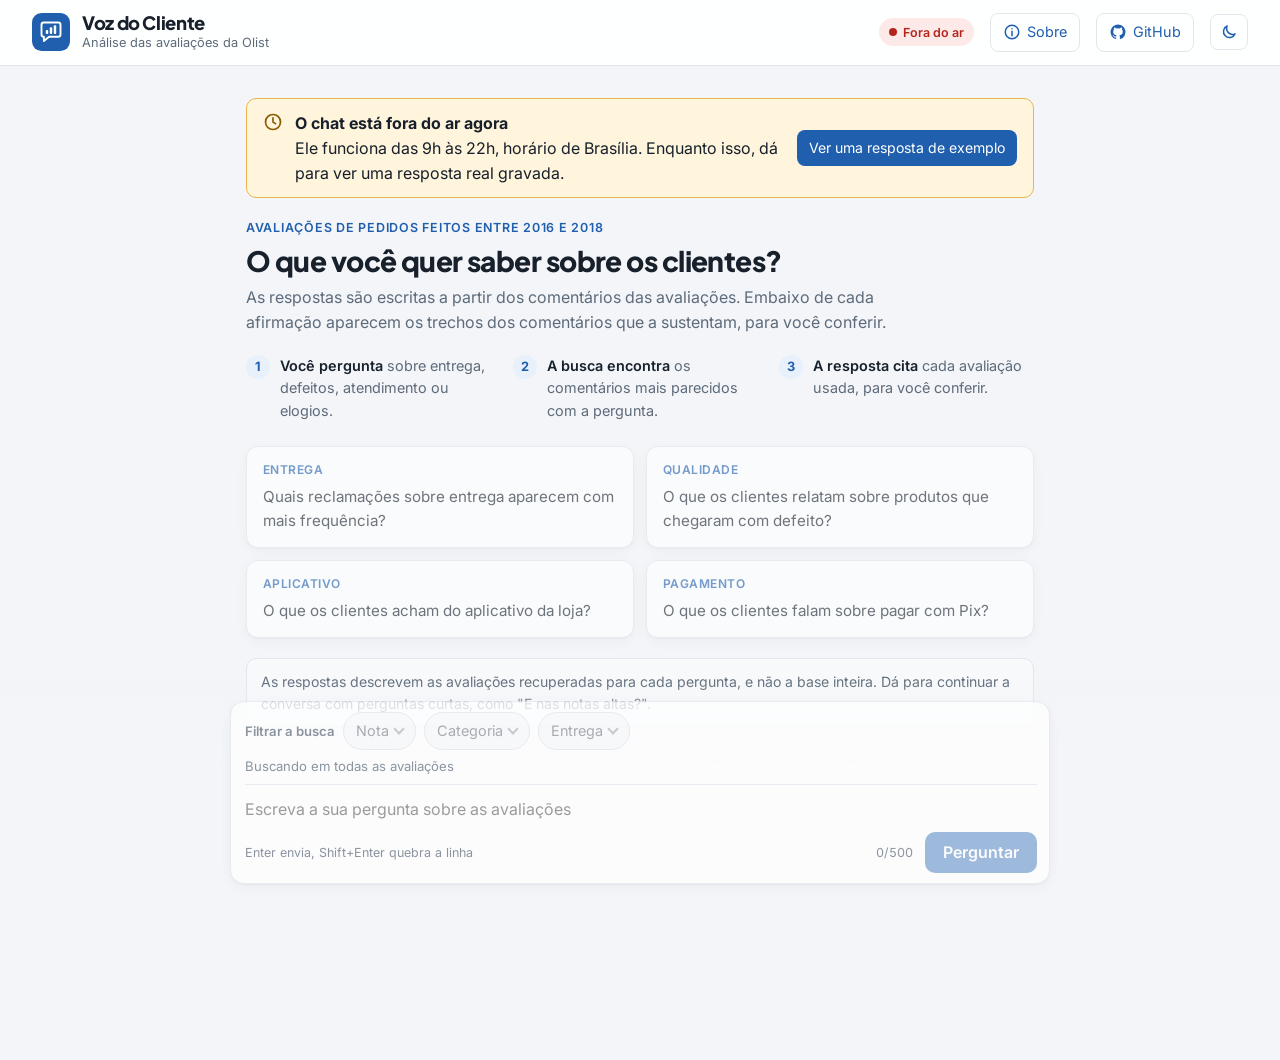
==== frontend/index.html @ 160b25e2 "feat(frontend): show the review excerpts under each sentence of the answer The answer no longer show" ====
<!doctype html>
<html lang="pt-BR">
<head>
  <meta charset="utf-8">
  <meta name="viewport" content="width=device-width, initial-scale=1">
  <meta name="description" content="Perguntas sobre a experiência dos clientes da Olist, respondidas a partir dos comentários das avaliações, com cada afirmação ligada às avaliações que a sustentam.">
  <meta name="theme-color" content="#1f5fae">
  <title>Voz do Cliente | Avaliações da Olist</title>
  <link rel="icon" href="data:image/svg+xml,%3Csvg xmlns='http://www.w3.org/2000/svg' viewBox='0 0 40 40'%3E%3Crect width='40' height='40' rx='10' fill='%231f5fae'/%3E%3Cpath d='M10 12.5a2.5 2.5 0 0 1 2.5-2.5h15a2.5 2.5 0 0 1 2.5 2.5v10a2.5 2.5 0 0 1-2.5 2.5H18l-5.5 4.5V25a2.5 2.5 0 0 1-2.5-2.5z' fill='none' stroke='%23fff' stroke-width='2' stroke-linejoin='round'/%3E%3Crect x='14.5' y='18' width='2.6' height='4' rx='1' fill='%23fff'/%3E%3Crect x='18.7' y='15' width='2.6' height='7' rx='1' fill='%23fff'/%3E%3Crect x='22.9' y='13' width='2.6' height='9' rx='1' fill='%23fff'/%3E%3C/svg%3E">
  <link rel="preconnect" href="https://fonts.googleapis.com">
  <link rel="preconnect" href="https://fonts.gstatic.com" crossorigin>
  <link rel="stylesheet" href="https://fonts.googleapis.com/css2?family=Inter:wght@400;500;600;700&family=Plus+Jakarta+Sans:wght@600;700;800&display=swap">
  <link rel="stylesheet" href="styles.css">
  <script src="theme.js"></script>
</head>
<body>
  <a class="skip-link" href="#question">Ir para a pergunta</a>
  <header class="topbar">
    <div class="brand">
      <svg class="brand-mark" viewBox="0 0 40 40" aria-hidden="true">
        <rect class="brand-bg" width="40" height="40" rx="10"></rect>
        <path class="brand-bubble" d="M10 12.5a2.5 2.5 0 0 1 2.5-2.5h15a2.5 2.5 0 0 1 2.5 2.5v10a2.5 2.5 0 0 1-2.5 2.5H18l-5.5 4.5V25a2.5 2.5 0 0 1-2.5-2.5z"></path>
        <rect class="brand-bar" x="14.5" y="18" width="2.6" height="4" rx="1"></rect>
        <rect class="brand-bar" x="18.7" y="15" width="2.6" height="7" rx="1"></rect>
        <rect class="brand-bar" x="22.9" y="13" width="2.6" height="9" rx="1"></rect>
      </svg>
      <div class="brand-text">
        <h1>Voz do Cliente</h1>
        <p class="brand-sub">Análise das avaliações da Olist</p>
      </div>
    </div>
    <div class="top-actions">
      <p id="api-status" class="api-status" data-state="checking" role="status">
        <span class="status-dot" aria-hidden="true"></span>
        <span id="api-status-text">Verificando</span>
      </p>
      <button id="new-chat" class="ghost-button icon-button" type="button" aria-label="Nova conversa" title="Nova conversa" hidden>
        <svg class="icon" viewBox="0 0 24 24" aria-hidden="true"><path d="M12 5v14M5 12h14"></path></svg>
        <span class="wide-only">Nova conversa</span>
      </button>
      <button id="about-button" class="ghost-button icon-button" type="button" aria-haspopup="dialog" aria-label="Sobre o projeto e os dados" title="Sobre o projeto e os dados">
        <svg class="icon" viewBox="0 0 24 24" aria-hidden="true"><circle cx="12" cy="12" r="9"></circle><path d="M12 11v6M12 7.5v.01"></path></svg>
        <span class="wide-only">Sobre</span>
      </button>
      <a class="ghost-button icon-button github-link" href="https://github.com/tuanyfortunato/olist-voc-intelligence-chat" target="_blank" rel="noopener" aria-label="Código no GitHub (abre em outra aba)" title="Código no GitHub">
        <svg class="icon icon-fill" viewBox="0 0 24 24" aria-hidden="true"><path d="M12 2a10 10 0 0 0-3.16 19.49c.5.09.68-.22.68-.48v-1.7c-2.78.6-3.37-1.34-3.37-1.34-.45-1.16-1.11-1.47-1.11-1.47-.91-.62.07-.6.07-.6 1 .07 1.53 1.03 1.53 1.03.9 1.52 2.34 1.08 2.91.83.09-.65.35-1.08.63-1.33-2.22-.25-4.55-1.11-4.55-4.94 0-1.09.39-1.98 1.03-2.68-.1-.25-.45-1.27.1-2.65 0 0 .84-.27 2.75 1.02a9.5 9.5 0 0 1 5 0c1.91-1.29 2.75-1.02 2.75-1.02.55 1.38.2 2.4.1 2.65.64.7 1.03 1.59 1.03 2.68 0 3.84-2.34 4.68-4.57 4.93.36.31.68.92.68 1.85v2.74c0 .27.18.58.69.48A10 10 0 0 0 12 2z"></path></svg>
        <span class="wide-only">GitHub</span>
      </a>
      <button id="theme-toggle" class="ghost-button icon-button theme-toggle" type="button">
        <svg class="icon theme-moon" viewBox="0 0 24 24" aria-hidden="true"><path d="M20 14.5A8 8 0 0 1 9.5 4a8 8 0 1 0 10.5 10.5z"></path></svg>
        <svg class="icon theme-sun" viewBox="0 0 24 24" aria-hidden="true"><circle cx="12" cy="12" r="4"></circle><path d="M12 2.5v2M12 19.5v2M4.6 4.6l1.4 1.4M18 18l1.4 1.4M2.5 12h2M19.5 12h2M4.6 19.4L6 18M18 6l1.4-1.4"></path></svg>
        <span id="theme-label" class="visually-hidden">Tema escuro</span>
      </button>
    </div>
  </header>

  <main class="layout">
    <div id="offline-banner" class="offline-banner" role="status" hidden>
      <svg class="icon notice-icon" viewBox="0 0 24 24" aria-hidden="true"><circle cx="12" cy="12" r="9"></circle><path d="M12 7v5l3 2"></path></svg>
      <div class="offline-text">
        <strong>O chat está fora do ar agora</strong>
        <span>Ele funciona das 9h às 22h, horário de Brasília. Enquanto isso, dá para ver uma resposta real gravada.</span>
      </div>
      <button id="example-button" class="retry-button" type="button">Ver uma resposta de exemplo</button>
    </div>

    <section id="welcome" class="welcome" hidden>
      <p class="eyebrow">Avaliações de pedidos feitos entre 2016 e 2018</p>
      <h2>O que você quer saber sobre os clientes?</h2>
      <p class="welcome-lead">
        As respostas são escritas a partir dos comentários das avaliações. Embaixo de cada
        afirmação aparecem os trechos dos comentários que a sustentam, para você conferir.
      </p>
      <ol class="how" aria-label="Como funciona">
        <li><span class="how-step" aria-hidden="true">1</span><span><strong>Você pergunta</strong> sobre entrega, defeitos, atendimento ou elogios.</span></li>
        <li><span class="how-step" aria-hidden="true">2</span><span><strong>A busca encontra</strong> os comentários mais parecidos com a pergunta.</span></li>
        <li><span class="how-step" aria-hidden="true">3</span><span><strong>A resposta cita</strong> cada avaliação usada, para você conferir.</span></li>
      </ol>
      <div class="examples" id="examples" aria-label="Perguntas de exemplo">
        <button type="button" class="example">
          <span class="example-topic">Entrega</span>
          <span class="example-question">Quais reclamações sobre entrega aparecem com mais frequência?</span>
        </button>
        <button type="button" class="example">
          <span class="example-topic">Qualidade</span>
          <span class="example-question">O que os clientes relatam sobre produtos que chegaram com defeito?</span>
        </button>
        <button type="button" class="example">
          <span class="example-topic">Aplicativo</span>
          <span class="example-question">O que os clientes acham do aplicativo da loja?</span>
        </button>
        <button type="button" class="example">
          <span class="example-topic">Pagamento</span>
          <span class="example-question">O que os clientes falam sobre pagar com Pix?</span>
        </button>
      </div>
      <p class="fixed-note">
        As respostas descrevem as avaliações recuperadas para cada pergunta, e não a base
        inteira. Dá para continuar a conversa com perguntas curtas, como "E nas notas altas?".
      </p>
    </section>

    <section id="conversation" class="conversation" aria-label="Conversa"></section>
    <div id="conversation-end"></div>
    <p class="credit">
      Projeto acadêmico do Tech Challenge da pós-graduação AI Scientist da FIAP, feito por
      Tuany Fortunato. Não é um site oficial da Olist.
      <a href="https://github.com/tuanyfortunato/olist-voc-intelligence-chat" target="_blank" rel="noopener">Ver o código no GitHub</a>
    </p>
  </main>

  <div class="composer">
    <form id="ask-form" class="ask-form">
      <div id="filter-bar" class="filter-bar" aria-label="Filtros da busca"></div>
      <label for="question" class="visually-hidden">Pergunta</label>
      <textarea id="question" rows="1" maxlength="500" placeholder="Escreva a sua pergunta sobre as avaliações" aria-describedby="composer-hint"></textarea>
      <div class="ask-footer">
        <button id="filters-toggle" class="filters-toggle" type="button" aria-expanded="false" aria-controls="filter-bar">
          <svg class="icon" viewBox="0 0 24 24" aria-hidden="true"><path d="M4 6h16M7 12h10M10 18h4"></path></svg>
          <span>Filtros</span><span id="filters-count" class="filters-count" hidden></span>
        </button>
        <span id="composer-hint" class="composer-hint">Enter envia, Shift+Enter quebra a linha</span>
        <span id="counter" class="counter" data-state="ok">0/500</span>
        <button id="send" type="submit">Perguntar</button>
      </div>
    </form>
  </div>

  <button id="to-end" class="to-end" type="button" aria-label="Ir para o fim da conversa" title="Ir para o fim da conversa" hidden>
    <svg class="icon" viewBox="0 0 24 24" aria-hidden="true"><path d="M12 5v14M6 13l6 6 6-6"></path></svg>
  </button>

  <template id="about-template">
    <div class="about">
      <p>
        Os comentários vêm da base pública de avaliações da Olist, com pedidos feitos entre
        2016 e 2018. <span class="about-count"></span>
      </p>
      <p>
        O chat resume o que os clientes relatam e mostra as avaliações que sustentam cada
        afirmação. Os nomes de lojas que aparecem nos comentários são fictícios.
      </p>
      <p>
        Ele não mede com que frequência cada problema acontece e não responde a perguntas de
        faturamento ou de outros números da operação.
      </p>
      <p>
        A proximidade mostrada em cada avaliação vai de 0 a 1 e indica o quanto o comentário
        se parece com a pergunta.
      </p>
      <p class="about-credit">
        Projeto acadêmico do Tech Challenge da pós-graduação AI Scientist da FIAP, feito por
        Tuany Fortunato. Não é um site oficial da Olist.
        <a href="https://github.com/tuanyfortunato/olist-voc-intelligence-chat" target="_blank" rel="noopener">Ver o código no GitHub</a>
      </p>
    </div>
  </template>

  <div id="undo-toast" class="undo-toast" role="status" hidden>
    <span>Conversa apagada</span>
    <button id="undo-button" type="button">Desfazer</button>
  </div>

  <p id="announcer" class="visually-hidden" aria-live="polite"></p>

  <script type="module" src="app.js"></script>
</body>
</html>
---- frontend/styles.css ----
:root {
  color-scheme: light;
  --bg: #f3f5f8;
  --surface: #ffffff;
  --surface-2: #f8f9fb;
  --text: #17202b;
  --muted: #5d6b7a;
  --border: #e1e6ec;
  --accent: #1f5fae;
  --accent-strong: #184b8a;
  --accent-soft: #e8f0fb;
  --on-accent: #ffffff;
  --star: #c27c00;
  --star-empty: #7d8996;
  --user-bg: #1f5fae;
  --user-text: #ffffff;
  --ok: #1d7a4a;
  --ok-bg: #e5f4ec;
  --warn: #8a5a00;
  --warn-bg: #fff4dc;
  --warn-border: #e8b64c;
  --bad: #b3261e;
  --bad-bg: #fde9e7;
  --empty-bg: #eef1f4;
  --empty-border: #b7c0ca;
  --error-bg: #fdecec;
  --error-border: #d9534f;
  --shadow: 0 1px 2px rgba(23, 32, 43, 0.06), 0 4px 16px rgba(23, 32, 43, 0.06);
  --radius: 14px;
  --content: 820px;
  --font-body: "Inter", system-ui, -apple-system, "Segoe UI", Roboto, sans-serif;
  --font-display: "Plus Jakarta Sans", "Inter", system-ui, -apple-system, "Segoe UI", sans-serif;
}

/* Tema escuro: pelo sistema, quando a pessoa não escolheu o claro, ou pelo botão */
@media (prefers-color-scheme: dark) {
  :root:not([data-theme="light"]) {
    color-scheme: dark;
    --bg: #0f141a;
    --surface: #181f27;
    --surface-2: #1d252f;
    --text: #e7ecf1;
    --muted: #9aa7b4;
    --border: #2b3540;
    --accent: #6ea8ec;
    --accent-strong: #8fbcf2;
    --accent-soft: #1d2c3e;
    --on-accent: #0f141a;
    --star: #f0b93a;
    --star-empty: #6b7785;
    --user-bg: #24476f;
    --user-text: #e7ecf1;
    --ok: #6fd29c;
    --ok-bg: #173226;
    --warn: #f0c46a;
    --warn-bg: #3a2f17;
    --warn-border: #c8962f;
    --bad: #f28b82;
    --bad-bg: #3b1f1f;
    --empty-bg: #222b35;
    --empty-border: #56616d;
    --error-bg: #3b1f1f;
    --error-border: #d9534f;
    --shadow: 0 1px 2px rgba(0, 0, 0, 0.3), 0 4px 16px rgba(0, 0, 0, 0.25);
  }
}

:root[data-theme="dark"] {
  color-scheme: dark;
  --bg: #0f141a;
  --surface: #181f27;
  --surface-2: #1d252f;
  --text: #e7ecf1;
  --muted: #9aa7b4;
  --border: #2b3540;
  --accent: #6ea8ec;
  --accent-strong: #8fbcf2;
  --accent-soft: #1d2c3e;
  --on-accent: #0f141a;
  --star: #f0b93a;
  --star-empty: #6b7785;
  --user-bg: #24476f;
  --user-text: #e7ecf1;
  --ok: #6fd29c;
  --ok-bg: #173226;
  --warn: #f0c46a;
  --warn-bg: #3a2f17;
  --warn-border: #c8962f;
  --bad: #f28b82;
  --bad-bg: #3b1f1f;
  --empty-bg: #222b35;
  --empty-border: #56616d;
  --error-bg: #3b1f1f;
  --error-border: #d9534f;
  --shadow: 0 1px 2px rgba(0, 0, 0, 0.3), 0 4px 16px rgba(0, 0, 0, 0.25);
}

* {
  box-sizing: border-box;
}

[hidden] {
  display: none !important;
}

body {
  margin: 0;
  font-family: var(--font-body);
  font-size: 16px;
  line-height: 1.55;
  color: var(--text);
  background: var(--bg);
  /* Espaço para o campo da pergunta, fixo no rodapé; app.js mede a altura real */
  padding-bottom: calc(var(--composer-height, 150px) + 16px);
}

.visually-hidden {
  position: absolute;
  width: 1px;
  height: 1px;
  overflow: hidden;
  clip: rect(0 0 0 0);
  white-space: nowrap;
}

button {
  font: inherit;
  cursor: pointer;
}

button:disabled {
  cursor: not-allowed;
}

input,
textarea {
  font: inherit;
  color: var(--text);
}

:focus-visible {
  outline: 2px solid var(--accent);
  outline-offset: 2px;
}

/* Barra do topo */

.topbar {
  position: sticky;
  top: 0;
  z-index: 10;
  display: flex;
  flex-wrap: wrap;
  gap: 12px 24px;
  align-items: center;
  justify-content: space-between;
  padding: 12px 32px;
  background: color-mix(in srgb, var(--surface) 92%, transparent);
  backdrop-filter: blur(8px);
  border-bottom: 1px solid var(--border);
}

.brand {
  display: flex;
  align-items: center;
  gap: 12px;
}

.brand-mark {
  width: 38px;
  height: 38px;
  flex: none;
}

.brand-mark .brand-bg {
  fill: var(--accent);
}

.brand-mark .brand-bubble {
  fill: none;
  stroke: var(--on-accent);
  stroke-width: 2;
  stroke-linejoin: round;
}

.brand-mark .brand-bar {
  fill: var(--on-accent);
}

.brand h1 {
  margin: 0;
  font-family: var(--font-display);
  font-size: 1.15rem;
  font-weight: 800;
  line-height: 1.15;
  letter-spacing: -0.02em;
}

.brand-sub {
  margin: 0;
  font-size: 0.8rem;
  color: var(--muted);
}

/* Ícones de traço, herdando a cor do texto */
.icon {
  width: 18px;
  height: 18px;
  flex: none;
  fill: none;
  stroke: currentColor;
  stroke-width: 2;
  stroke-linecap: round;
  stroke-linejoin: round;
}

.icon-fill {
  fill: currentColor;
  stroke: none;
}

/* Selo da situação do chat, ao lado dos botões do topo */
.api-status {
  display: inline-flex;
  align-items: center;
  gap: 6px;
  min-height: 28px;
  margin: 0;
  padding: 0 10px;
  border-radius: 999px;
  color: var(--muted);
  background: var(--surface-2);
  font-size: 0.78rem;
  font-weight: 600;
  white-space: nowrap;
}

.api-status[data-state="online"] {
  color: var(--ok);
  background: var(--ok-bg);
}

.api-status[data-state="offline"] {
  color: var(--bad);
  background: var(--bad-bg);
}

.status-dot {
  width: 8px;
  height: 8px;
  border-radius: 50%;
  background: var(--empty-border);
  flex: none;
}

.api-status[data-state="online"] .status-dot {
  background: var(--ok);
}

.api-status[data-state="offline"] .status-dot {
  background: var(--bad);
}

.top-actions {
  display: flex;
  flex-wrap: wrap;
  align-items: center;
  gap: 10px 16px;
}

.ghost-button {
  display: inline-flex;
  align-items: center;
  gap: 6px;
  min-height: 36px;
  text-decoration: none;
  color: var(--accent);
  background: transparent;
  border: 1px solid var(--border);
  border-radius: 8px;
  padding: 7px 12px;
  font-size: 0.9rem;
}

.ghost-button:hover {
  border-color: var(--accent);
}

/* Botão do tema só com o ícone; o nome fica no title e para o leitor de tela */
.theme-toggle {
  justify-content: center;
  min-width: 36px;
  padding-left: 9px;
  padding-right: 9px;
}

/* Lua para ir ao tema escuro, sol para voltar ao claro */
.theme-sun,
.theme-toggle[data-target="light"] .theme-moon {
  display: none;
}

.theme-toggle[data-target="light"] .theme-sun {
  display: block;
}

/* Conteúdo */

.layout {
  max-width: var(--content);
  margin: 0 auto;
  padding: 32px 16px 24px;
}

.eyebrow {
  margin: 0;
  font-size: 0.78rem;
  font-weight: 600;
  letter-spacing: 0.06em;
  text-transform: uppercase;
  color: var(--accent);
}

.welcome h2 {
  margin: 6px 0 8px;
  font-family: var(--font-display);
  font-size: 1.75rem;
  font-weight: 800;
  line-height: 1.2;
  letter-spacing: -0.02em;
  text-wrap: balance;
}

.welcome-lead {
  margin: 0 0 20px;
  color: var(--muted);
  max-width: 64ch;
}

/* Como funciona: três passos do RAG, em linha no computador */
.how {
  display: grid;
  grid-template-columns: repeat(3, minmax(0, 1fr));
  gap: 12px;
  margin: 0 0 24px;
  padding: 0;
  list-style: none;
}

.how li {
  display: flex;
  gap: 10px;
  align-items: flex-start;
  font-size: 0.9rem;
  color: var(--muted);
}

.how strong {
  color: var(--text);
  font-weight: 600;
}

.how-step {
  display: inline-flex;
  align-items: center;
  justify-content: center;
  flex: none;
  width: 24px;
  height: 24px;
  border-radius: 50%;
  font-size: 0.8rem;
  font-weight: 700;
  color: var(--accent);
  background: var(--accent-soft);
}

/* Autoria, só na tela inicial; na conversa ela fica no "Sobre" e no topo */
.credit {
  margin: 28px 0 0;
  color: var(--muted);
  font-size: 0.84rem;
}

#welcome[hidden] ~ .credit {
  display: none;
}

.credit a,
.about-credit a {
  color: var(--accent);
  text-underline-offset: 3px;
}

.examples {
  display: grid;
  grid-template-columns: repeat(2, minmax(0, 1fr));
  gap: 12px;
  margin-bottom: 20px;
}

.example {
  display: flex;
  flex-direction: column;
  gap: 6px;
  text-align: left;
  color: var(--text);
  background: var(--surface);
  border: 1px solid var(--border);
  border-radius: 12px;
  padding: 14px 16px;
  box-shadow: var(--shadow);
  transition: border-color 0.15s, transform 0.15s;
}

.example:hover:not(:disabled) {
  border-color: var(--accent);
  transform: translateY(-1px);
}

.example:disabled {
  opacity: 0.6;
}

.example-topic {
  font-size: 0.75rem;
  font-weight: 600;
  letter-spacing: 0.04em;
  text-transform: uppercase;
  color: var(--accent);
}

.example-question {
  font-size: 0.95rem;
}

.fixed-note {
  margin: 0;
  padding: 12px 14px;
  color: var(--muted);
  font-size: 0.88rem;
  background: var(--surface-2);
  border: 1px solid var(--border);
  border-radius: 10px;
}

/* Conversa */

.conversation {
  display: flex;
  flex-direction: column;
  gap: 28px;
}

.turn {
  scroll-margin-top: 80px;
  display: flex;
  flex-direction: column;
  gap: 12px;
}

.message-user {
  align-self: flex-end;
  max-width: 80%;
  color: var(--user-text);
  background: var(--user-bg);
  border-radius: var(--radius) var(--radius) 4px var(--radius);
  padding: 10px 16px;
  white-space: pre-wrap;
  overflow-wrap: anywhere;
}

.message-bot {
  background: var(--surface);
  border: 1px solid var(--border);
  border-radius: var(--radius);
  padding: 18px 20px;
  box-shadow: var(--shadow);
}

.answer p {
  margin: 0 0 12px;
}

.answer p:last-child,
.answer ul:last-child {
  margin-bottom: 0;
}

.answer ul {
  margin: 0 0 12px;
  padding-left: 22px;
}

.answer li {
  margin-bottom: 6px;
}

.loading {
  display: flex;
  align-items: center;
  gap: 10px;
  color: var(--muted);
}

.dots {
  display: inline-flex;
  gap: 4px;
}

.dots span {
  width: 7px;
  height: 7px;
  border-radius: 50%;
  background: var(--accent);
  animation: pulse 1.2s infinite ease-in-out;
}

.dots span:nth-child(2) {
  animation-delay: 0.15s;
}

.dots span:nth-child(3) {
  animation-delay: 0.3s;
}

@keyframes pulse {
  0%,
  80%,
  100% {
    opacity: 0.25;
    transform: scale(0.8);
  }
  40% {
    opacity: 1;
    transform: scale(1);
  }
}

.notice {
  display: flex;
  align-items: flex-start;
  gap: 10px;
  border: 1px solid;
  border-radius: 10px;
  padding: 12px 14px;
  margin-bottom: 14px;
  font-size: 0.92rem;
}

.notice:last-child {
  margin-bottom: 0;
}

.notice-icon {
  width: 20px;
  height: 20px;
  margin-top: 1px;
}

.notice-body {
  display: flex;
  flex-wrap: wrap;
  align-items: center;
  gap: 4px 12px;
  min-width: 0;
  flex: 1;
}

.notice-body strong,
.notice-body .notice-text {
  flex-basis: 100%;
}

.notice-weak_evidence .notice-icon,
.notice-limit .notice-icon {
  color: var(--warn);
}

.notice-error .notice-icon {
  color: var(--bad);
}

.notice-no_evidence .notice-icon,
.notice-out_of_scope .notice-icon {
  color: var(--muted);
}

.notice-sample {
  background: var(--accent-soft);
  border-color: transparent;
}

.notice-sample .notice-icon {
  color: var(--accent);
}

.notice-weak_evidence {
  background: var(--warn-bg);
  border-color: var(--warn-border);
}

.notice-no_evidence,
.notice-out_of_scope {
  background: var(--empty-bg);
  border-color: var(--empty-border);
}

.notice-error {
  background: var(--error-bg);
  border-color: var(--error-border);
}


/* Limite de perguntas atingido: um aviso, e não um erro */
.notice-limit {
  background: var(--warn-bg);
  border-color: var(--warn-border);
}

.retry-button {
  color: var(--on-accent);
  background: var(--accent);
  border: none;
  border-radius: 8px;
  padding: 6px 12px;
  font-size: 0.88rem;
}

/* Sugestões depois da resposta */
.suggestions {
  display: flex;
  flex-wrap: wrap;
  gap: 8px;
}

.suggestions-title {
  flex-basis: 100%;
  margin: 0;
  font-size: 0.82rem;
  font-weight: 600;
  letter-spacing: 0.04em;
  text-transform: uppercase;
  color: var(--muted);
}

.suggestion {
  text-align: left;
  font-size: 0.9rem;
  color: var(--accent);
  background: var(--surface);
  border: 1px solid var(--border);
  border-radius: 999px;
  padding: 6px 14px;
}

.suggestion:hover:not(:disabled) {
  border-color: var(--accent);
  background: var(--accent-soft);
}

.suggestion:disabled {
  opacity: 0.6;
}

.suggestion-list {
  display: flex;
  flex-wrap: wrap;
  gap: 8px;
  flex-basis: 100%;
}

.more-suggestions {
  font-size: 0.85rem;
  font-weight: 600;
  color: var(--muted);
  background: transparent;
  border: 1px dashed var(--border);
  border-radius: 999px;
  padding: 5px 14px;
}

.more-suggestions:hover:not(:disabled) {
  color: var(--accent);
  border-color: var(--accent);
}

/* Avaliações */

.reviews {
  margin-top: 18px;
  border-top: 1px solid var(--border);
  padding-top: 14px;
}

/* Os dois blocos de avaliações começam recolhidos */
.review-group summary {
  display: flex;
  align-items: center;
  gap: 8px;
  width: fit-content;
  min-height: 36px;
  cursor: pointer;
  list-style: none;
  margin: 4px 0;
  padding: 4px 14px 4px 10px;
  border: 1px solid var(--border);
  border-radius: 999px;
  font-size: 0.88rem;
  font-weight: 600;
  color: var(--muted);
  background: var(--surface);
}

.review-group summary::-webkit-details-marker {
  display: none;
}

.review-group summary::before {
  content: "\25B8";
  transition: transform 0.15s;
}

.review-group[open] summary::before {
  transform: rotate(90deg);
}

.review-group summary:hover {
  color: var(--accent);
  border-color: var(--accent);
}

.review-group.cited-group summary {
  color: var(--accent);
}

.review-group[open] summary {
  margin-bottom: 10px;
}

.review {
  border: 1px solid var(--border);
  border-radius: 10px;
  padding: 10px 14px;
  margin-bottom: 10px;
  background: var(--surface-2);
  scroll-margin-top: 90px;
}

.review.cited {
  border-left: 4px solid var(--accent);
}

.review.highlight {
  animation: highlight 1.8s ease-out;
}

@keyframes highlight {
  0%,
  40% {
    background: var(--accent-soft);
    border-color: var(--accent);
  }
}

.review-head {
  display: flex;
  flex-wrap: wrap;
  align-items: center;
  gap: 6px 10px;
}

.review-number {
  display: inline-flex;
  align-items: center;
  justify-content: center;
  min-width: 26px;
  height: 22px;
  padding: 0 6px;
  font-size: 0.8rem;
  font-weight: 700;
  color: var(--accent);
  background: var(--accent-soft);
  border-radius: 6px;
}

.stars {
  font-size: 0.95rem;
  letter-spacing: 1px;
  line-height: 1;
}

.star {
  color: var(--star-empty);
}

.star.filled {
  color: var(--star);
}

.chip {
  font-size: 0.75rem;
  color: var(--muted);
  background: var(--surface);
  border: 1px solid var(--border);
  border-radius: 999px;
  padding: 1px 9px;
}

.chip-ok {
  color: var(--ok);
  background: var(--ok-bg);
  border-color: transparent;
}

.chip-warn {
  color: var(--warn);
  background: var(--warn-bg);
  border-color: transparent;
}

.chip-bad {
  color: var(--bad);
  background: var(--bad-bg);
  border-color: transparent;
}

.review-text {
  margin: 8px 0;
  overflow-wrap: anywhere;
  white-space: pre-wrap;
}

.review-foot {
  display: flex;
  flex-wrap: wrap;
  align-items: center;
  gap: 4px 14px;
  color: var(--muted);
  font-size: 0.84rem;
}

.review-details-toggle {
  padding: 2px 0;
  font-size: inherit;
  color: var(--accent);
  background: transparent;
  border: none;
  text-decoration: underline;
  text-underline-offset: 3px;
}

.review-details {
  flex-basis: 100%;
  margin: 4px 0 0;
  overflow-wrap: anywhere;
}

.review-id {
  font-family: ui-monospace, SFMono-Regular, Menlo, monospace;
}

/* Campo da pergunta */

.composer {
  position: fixed;
  left: 0;
  right: 0;
  bottom: 0;
  padding: 24px 16px 16px;
  background: linear-gradient(to bottom, transparent, var(--bg) 40%);
  pointer-events: none;
}

.ask-form {
  max-width: var(--content);
  margin: 0 auto;
  background: var(--surface);
  border: 1px solid var(--border);
  border-radius: var(--radius);
  box-shadow: var(--shadow);
  padding: 10px 12px 10px 14px;
  pointer-events: auto;
}

.ask-form:focus-within {
  border-color: var(--accent);
}

.ask-form textarea {
  display: block;
  width: 100%;
  min-height: 28px;
  max-height: 180px;
  resize: none;
  border: none;
  background: transparent;
  padding: 4px 0;
  overflow-y: auto;
}

.ask-form textarea:focus {
  outline: none;
}

.ask-footer {
  display: flex;
  align-items: center;
  gap: 12px;
  margin-top: 6px;
}

.composer-hint {
  flex: 1;
  color: var(--muted);
  font-size: 0.78rem;
}

.counter {
  color: var(--muted);
  font-size: 0.78rem;
  font-variant-numeric: tabular-nums;
}

.counter[data-state="near"] {
  color: var(--warn);
}

.counter[data-state="full"] {
  color: var(--bad);
  font-weight: 600;
}

#send {
  color: var(--on-accent);
  background: var(--accent);
  border: none;
  border-radius: 10px;
  padding: 8px 18px;
  font-weight: 600;
}

#send:hover:not(:disabled) {
  background: var(--accent-strong);
}

#send:disabled {
  opacity: 0.6;
}

@media (prefers-reduced-motion: reduce) {
  *,
  *::before,
  *::after {
    animation: none !important;
    transition: none !important;
    scroll-behavior: auto !important;
  }
}

@media (max-width: 640px) {
  /* No celular o topo rola com a página, para não ocupar a tela da conversa */
  .topbar {
    position: static;
    padding: 10px 16px;
  }

  .turn {
    scroll-margin-top: 12px;
  }

  .welcome h2 {
    font-size: 1.35rem;
  }

  .examples {
    grid-template-columns: 1fr;
  }

  .message-user {
    max-width: 92%;
  }

  .message-bot {
    padding: 14px 14px;
  }

  .composer-hint {
    display: none;
  }

  .counter {
    flex: 1;
  }

}

/* Filtros da busca, acima do campo de pergunta */
.message-filters {
  display: block;
  margin-top: 4px;
  font-size: 0.8rem;
  opacity: 0.85;
}

.inferred-filter {
  margin: 0 0 10px;
  color: var(--muted);
  font-size: 0.86rem;
}

/* Faixa de filtros, acima do campo de pergunta */

.filter-bar {
  margin-bottom: 8px;
  padding-bottom: 8px;
  border-bottom: 1px solid var(--border);
}

.filter-chips {
  display: flex;
  flex-wrap: wrap;
  align-items: center;
  gap: 8px;
}

.filter-bar-label {
  font-size: 0.82rem;
  font-weight: 600;
  color: var(--muted);
}

.filter-chip {
  display: inline-flex;
  align-items: stretch;
  border: 1px solid var(--border);
  border-radius: 999px;
  background: var(--surface-2);
  overflow: hidden;
}

.filter-chip:hover,
.filter-chip:focus-within {
  border-color: var(--accent);
}

.filter-chip-text {
  max-width: 220px;
  overflow: hidden;
  text-overflow: ellipsis;
}

.filter-chip-main {
  display: inline-flex;
  align-items: center;
  gap: 6px;
  min-height: 36px;
  padding: 0 12px;
  font-size: 0.9rem;
  color: var(--text);
  background: transparent;
  border: none;
  white-space: nowrap;
}

/* A seta indica que o botão abre um menu */
.filter-chip-main::after {
  content: "";
  width: 6px;
  height: 6px;
  border-right: 2px solid currentColor;
  border-bottom: 2px solid currentColor;
  transform: translateY(-2px) rotate(45deg);
  opacity: 0.6;
}

.filter-chip[data-active="true"] {
  border-color: var(--accent);
  background: var(--accent-soft);
}

.filter-chip[data-active="true"] .filter-chip-main {
  color: var(--accent);
  font-weight: 600;
  padding-right: 6px;
}

.filter-chip-remove {
  min-width: 32px;
  padding: 0 8px 0 4px;
  font-size: 1.1rem;
  line-height: 1;
  color: var(--accent);
  background: transparent;
  border: none;
}

.filter-chip-remove:hover {
  background: color-mix(in srgb, var(--accent) 15%, transparent);
}

.filter-clear {
  min-height: 36px;
  padding: 0 8px;
  font-size: 0.85rem;
  color: var(--muted);
  background: transparent;
  border: none;
  text-decoration: underline;
  text-underline-offset: 3px;
}

.filter-clear:hover {
  color: var(--accent);
}

.filter-scope {
  margin: 6px 0 0;
  font-size: 0.82rem;
  color: var(--muted);
}

.filter-bar[data-active="true"] .filter-scope {
  color: var(--accent);
}

.filter-chip-main:disabled,
.filter-chip-remove:disabled,
.filter-clear:disabled {
  opacity: 0.5;
}

/* Menu flutuante (computador) e folha (celular) */

.overlay {
  position: fixed;
  z-index: 40;
  display: flex;
  flex-direction: column;
  width: max-content;
  min-width: 240px;
  max-width: min(360px, calc(100vw - 16px));
  color: var(--text);
  background: var(--surface);
  border: 1px solid var(--border);
  border-radius: 12px;
  box-shadow: var(--shadow), 0 12px 32px rgba(0, 0, 0, 0.18);
  overflow: hidden;
}

.overlay:focus {
  outline: none;
}

.overlay-body {
  overflow-y: auto;
  padding: 10px;
}

.overlay-backdrop {
  position: fixed;
  inset: 0;
  z-index: 39;
  background: rgba(10, 15, 20, 0.45);
}

.overlay-sheet {
  left: 0;
  right: 0;
  bottom: 0;
  width: auto;
  max-width: none;
  max-height: 80vh;
  border-radius: 16px 16px 0 0;
  border-bottom: none;
  padding-bottom: env(safe-area-inset-bottom);
  animation: sheet-up 0.18s ease-out;
}

@keyframes sheet-up {
  from {
    transform: translateY(24px);
  }
}

.overlay-header {
  display: flex;
  align-items: center;
  justify-content: space-between;
  gap: 12px;
  padding: 12px 8px 8px 16px;
  border-bottom: 1px solid var(--border);
}

.overlay-close {
  min-height: 44px;
  padding: 0 12px;
  color: var(--accent);
  background: transparent;
  border: none;
  font-weight: 600;
}

.filter-menu {
  display: flex;
  flex-direction: column;
  gap: 8px;
}

.filter-options {
  display: flex;
  flex-direction: column;
  gap: 2px;
}

.filter-category-list {
  max-height: 260px;
  overflow-y: auto;
}

.filter-option {
  display: flex;
  align-items: center;
  gap: 10px;
  min-height: 44px;
  padding: 0 12px;
  text-align: left;
  color: var(--text);
  background: transparent;
  border: 1px solid transparent;
  border-radius: 8px;
}

.filter-option:hover {
  background: var(--surface-2);
}

.filter-option[aria-pressed="true"],
.filter-option[aria-checked="true"] {
  color: var(--accent);
  font-weight: 600;
  background: var(--accent-soft);
  border-color: var(--accent);
}

/* A marca de escolhido não depende só da cor */
.filter-option[aria-pressed="true"]::after,
.filter-option[aria-checked="true"]::after {
  content: "\2713";
  margin-left: auto;
}

.filter-option-stars {
  min-width: 5.2em;
  color: var(--star);
  letter-spacing: 1px;
}

.filter-shortcuts {
  display: flex;
  flex-wrap: wrap;
  gap: 8px;
}

.filter-shortcut {
  min-height: 36px;
  padding: 0 14px;
  font-size: 0.88rem;
  color: var(--accent);
  background: var(--surface);
  border: 1px solid var(--border);
  border-radius: 999px;
}

.filter-shortcut:hover,
.filter-shortcut[aria-pressed="true"] {
  border-color: var(--accent);
  background: var(--accent-soft);
}

.filter-search {
  width: 100%;
  min-height: 40px;
  padding: 0 12px;
  background: var(--surface-2);
  border: 1px solid var(--border);
  border-radius: 8px;
}

.filter-menu-note,
.filter-menu-message {
  margin: 0;
  font-size: 0.8rem;
  color: var(--muted);
}

.filter-menu-message {
  padding: 10px 4px;
  font-size: 0.9rem;
}

@media (max-width: 640px) {
  /* Uma linha só, rolando para o lado, para a faixa não crescer no rodapé */
  .filter-chips {
    flex-wrap: nowrap;
    overflow-x: auto;
    scrollbar-width: none;
    margin: 0 -12px 0 -14px;
    padding: 0 12px 0 14px;
  }

  .filter-chips::-webkit-scrollbar {
    display: none;
  }

  .filter-bar-label {
    display: none;
  }

  .filter-chip,
  .filter-clear {
    flex: none;
  }

  .filter-chip-main,
  .filter-clear {
    min-height: 44px;
  }

  .filter-chip-remove {
    min-width: 44px;
  }

  .filter-option {
    min-height: 48px;
  }

  .filter-shortcut {
    min-height: 44px;
  }

  .filter-category-list {
    max-height: 45vh;
  }
}

.notice-restriction {
  flex-basis: 100%;
}

/* Aviso de API desligada */

.offline-banner {
  display: flex;
  flex-wrap: wrap;
  align-items: flex-start;
  gap: 10px 12px;
  margin: 0 0 20px;
  padding: 12px 16px;
  background: var(--warn-bg);
  border: 1px solid var(--warn-border);
  border-radius: 10px;
}

.offline-banner .notice-icon {
  color: var(--warn);
}

.offline-text {
  display: flex;
  flex-direction: column;
  flex: 1 1 280px;
  min-width: 0;
}

.offline-banner .retry-button {
  align-self: center;
  min-height: 36px;
}

textarea:disabled {
  cursor: not-allowed;
}

.ask-form:has(textarea:disabled) {
  opacity: 0.7;
}

/* Linha de evidência no pé da resposta */

.evidence-line {
  margin: 14px 0 0;
  font-size: 0.86rem;
  color: var(--muted);
}

/* Aviso com "Desfazer" depois de apagar a conversa */

.undo-toast {
  position: fixed;
  left: 50%;
  bottom: calc(var(--composer-height, 150px) + 12px);
  z-index: 30;
  transform: translateX(-50%);
  display: flex;
  align-items: center;
  gap: 14px;
  padding: 8px 8px 8px 16px;
  color: var(--surface);
  background: var(--text);
  border-radius: 999px;
  box-shadow: var(--shadow);
  font-size: 0.9rem;
  white-space: nowrap;
}

.undo-toast button {
  min-height: 36px;
  padding: 0 14px;
  font-weight: 600;
  color: var(--text);
  background: var(--surface);
  border: none;
  border-radius: 999px;
}

@media (max-width: 640px) {
  .undo-toast button {
    min-height: 44px;
  }
}

/* Atalho de teclado para o campo de pergunta, visível só no foco */

.skip-link {
  position: absolute;
  left: 12px;
  top: -60px;
  z-index: 50;
  padding: 10px 14px;
  color: var(--on-accent);
  background: var(--accent);
  border-radius: 8px;
}

.skip-link:focus {
  top: 12px;
}

.copy-button {
  margin-top: 10px;
  min-height: 32px;
  padding: 0 12px;
  font-size: 0.85rem;
  color: var(--accent);
  background: transparent;
  border: 1px solid var(--border);
  border-radius: 8px;
}

.copy-button:hover {
  border-color: var(--accent);
}

.about {
  max-width: 340px;
  font-size: 0.92rem;
}

.about p {
  margin: 0 0 10px;
}

.about p:last-child {
  margin-bottom: 0;
}

/* Seta redonda, centralizada logo acima do campo de pergunta */
.to-end {
  position: fixed;
  left: 50%;
  transform: translateX(-50%);
  bottom: calc(var(--composer-height, 150px) + 4px);
  z-index: 20;
  display: inline-flex;
  align-items: center;
  justify-content: center;
  width: 40px;
  height: 40px;
  padding: 0;
  color: var(--text);
  background: var(--surface);
  border: 1px solid var(--border);
  border-radius: 999px;
  box-shadow: var(--shadow);
}

.to-end:hover {
  border-color: var(--accent);
}

@media (max-width: 640px) {
  .copy-button {
    min-height: 44px;
  }

  .to-end {
    width: 44px;
    height: 44px;
  }

  .about {
    max-width: none;
  }
}

/* No celular, os botões do topo cabem numa linha só, com rótulos curtos */
@media (max-width: 640px) {
  .wide-only {
    display: none;
  }

  .topbar {
    flex-wrap: nowrap;
    gap: 8px;
  }

  .brand {
    min-width: 0;
  }

  .brand-mark {
    width: 32px;
    height: 32px;
  }

  .top-actions {
    flex-wrap: nowrap;
    gap: 4px;
  }

  .top-actions .ghost-button {
    justify-content: center;
    min-width: 40px;
    min-height: 40px;
    padding: 0 10px;
    border-color: transparent;
  }

  .how {
    grid-template-columns: 1fr;
    gap: 8px;
  }
}

/* Botão "Filtros": só no celular, onde a faixa de filtros fica recolhida */
.filters-toggle {
  display: none;
}

@media (max-width: 640px) {
  .filters-toggle {
    display: inline-flex;
    align-items: center;
    gap: 6px;
    min-height: 44px;
    padding: 0 12px;
    font-size: 0.9rem;
    color: var(--text);
    background: var(--surface-2);
    border: 1px solid var(--border);
    border-radius: 999px;
  }

  .filters-toggle[data-active="true"] {
    color: var(--accent);
    font-weight: 600;
    border-color: var(--accent);
    background: var(--accent-soft);
  }

  .filters-count {
    display: inline-flex;
    align-items: center;
    justify-content: center;
    min-width: 20px;
    height: 20px;
    padding: 0 6px;
    font-size: 0.75rem;
    color: var(--on-accent);
    background: var(--accent);
    border-radius: 999px;
  }

  .ask-form:not([data-filters-open="true"]) .filter-bar {
    display: none;
  }

  .filter-bar:not([data-active="true"]) .filter-scope {
    display: none;
  }

  .ask-footer .counter {
    text-align: right;
  }

  .composer {
    padding-top: 16px;
  }
}

/* Topo do celular numa linha: título e status cortados com reticências, e o
   GitHub sai do topo (fica no rodapé da tela inicial e no "Sobre") */
@media (max-width: 640px) {
  .brand {
    flex: 1;
  }

  .brand-text {
    min-width: 0;
  }

  .brand h1 {
    font-size: 1.05rem;
    white-space: nowrap;
    overflow: hidden;
    text-overflow: ellipsis;
  }

  .brand-sub {
    display: none;
  }

  /* No celular o selo vira só o ponto colorido; o texto fica para o leitor de tela */
  .api-status {
    padding: 0 9px;
  }

  #api-status-text {
    position: absolute;
    width: 1px;
    height: 1px;
    overflow: hidden;
    clip: rect(0 0 0 0);
    white-space: nowrap;
  }

  .top-actions .github-link {
    display: none;
  }
}

/* Frases da resposta, cada uma com os trechos das avaliações logo abaixo */
.answer .claims {
  margin: 0 0 12px;
  padding-left: 22px;
}

.answer .claim {
  margin-bottom: 16px;
}

.answer .claim:last-child {
  margin-bottom: 0;
}

.answer > .claim {
  margin-bottom: 14px;
}

.answer .quotes {
  display: flex;
  flex-direction: column;
  gap: 6px;
  margin: 8px 0 0;
  padding: 0;
  list-style: none;
}

.answer .quote {
  display: flex;
  flex-wrap: wrap;
  align-items: baseline;
  gap: 2px 12px;
  margin: 0;
  padding: 8px 12px;
  font-size: 0.9rem;
  background: var(--surface-2);
  border-left: 3px solid var(--accent);
  border-radius: 0 8px 8px 0;
}

.quote-text {
  flex: 1 1 260px;
  min-width: 0;
  font-style: italic;
  overflow-wrap: anywhere;
}

.quote-meta {
  display: inline-flex;
  align-items: center;
  gap: 8px;
  flex: none;
  font-size: 0.8rem;
}

.quote-meta .stars {
  font-size: 0.85rem;
}

.quote-link,
.more-quotes {
  min-height: 28px;
  padding: 0 2px;
  font-size: 0.8rem;
  color: var(--accent);
  background: transparent;
  border: none;
  text-decoration: underline;
  text-underline-offset: 3px;
}

.more-quotes {
  margin-top: 4px;
  font-size: 0.85rem;
  font-weight: 600;
}

@media (max-width: 640px) {
  .quote-link,
  .more-quotes {
    min-height: 40px;
  }
}
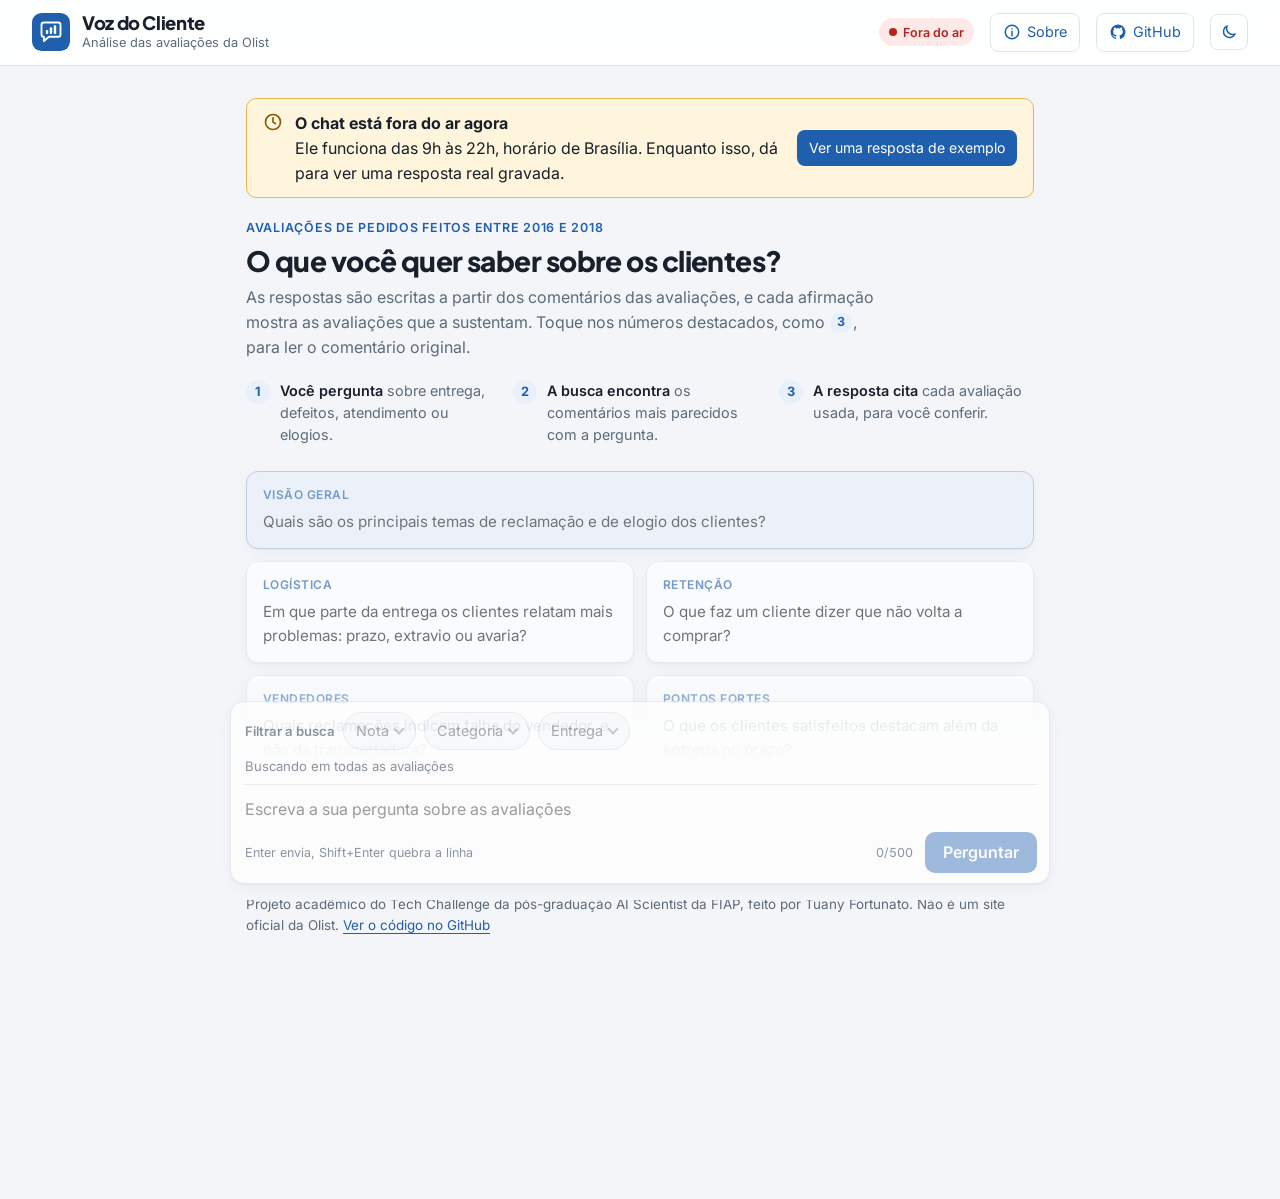
==== commit 1f68c82c: "feat(frontend): manager oriented example questions grouped by area The start screen now opens with a" ====
--- a/frontend/index.html
+++ b/frontend/index.html
@@ -68,8 +68,9 @@
       <p class="eyebrow">Avaliações de pedidos feitos entre 2016 e 2018</p>
       <h2>O que você quer saber sobre os clientes?</h2>
       <p class="welcome-lead">
-        As respostas são escritas a partir dos comentários das avaliações. Embaixo de cada
-        afirmação aparecem os trechos dos comentários que a sustentam, para você conferir.
+        As respostas são escritas a partir dos comentários das avaliações, e cada afirmação
+        mostra as avaliações que a sustentam. Toque nos números destacados, como
+        <span class="cite cite-sample" aria-hidden="true">3</span>, para ler o comentário original.
       </p>
       <ol class="how" aria-label="Como funciona">
         <li><span class="how-step" aria-hidden="true">1</span><span><strong>Você pergunta</strong> sobre entrega, defeitos, atendimento ou elogios.</span></li>
@@ -77,21 +78,25 @@
         <li><span class="how-step" aria-hidden="true">3</span><span><strong>A resposta cita</strong> cada avaliação usada, para você conferir.</span></li>
       </ol>
       <div class="examples" id="examples" aria-label="Perguntas de exemplo">
-        <button type="button" class="example">
-          <span class="example-topic">Entrega</span>
-          <span class="example-question">Quais reclamações sobre entrega aparecem com mais frequência?</span>
+        <button type="button" class="example example-overview">
+          <span class="example-topic">Visão geral</span>
+          <span class="example-question">Quais são os principais temas de reclamação e de elogio dos clientes?</span>
         </button>
         <button type="button" class="example">
-          <span class="example-topic">Qualidade</span>
-          <span class="example-question">O que os clientes relatam sobre produtos que chegaram com defeito?</span>
+          <span class="example-topic">Logística</span>
+          <span class="example-question">Em que parte da entrega os clientes relatam mais problemas: prazo, extravio ou avaria?</span>
         </button>
         <button type="button" class="example">
-          <span class="example-topic">Aplicativo</span>
-          <span class="example-question">O que os clientes acham do aplicativo da loja?</span>
+          <span class="example-topic">Retenção</span>
+          <span class="example-question">O que faz um cliente dizer que não volta a comprar?</span>
         </button>
         <button type="button" class="example">
-          <span class="example-topic">Pagamento</span>
-          <span class="example-question">O que os clientes falam sobre pagar com Pix?</span>
+          <span class="example-topic">Vendedores</span>
+          <span class="example-question">Quais reclamações indicam falha do vendedor, e não da transportadora?</span>
+        </button>
+        <button type="button" class="example">
+          <span class="example-topic">Pontos fortes</span>
+          <span class="example-question">O que os clientes satisfeitos destacam além da entrega no prazo?</span>
         </button>
       </div>
       <p class="fixed-note">
--- a/frontend/styles.css
+++ b/frontend/styles.css
@@ -337,6 +337,10 @@
   max-width: 64ch;
 }
 
+.cite-sample {
+  cursor: default;
+}
+
 /* Como funciona: três passos do RAG, em linha no computador */
 .how {
   display: grid;
@@ -421,6 +425,13 @@
   opacity: 0.6;
 }
 
+/* A visão geral ocupa a linha toda, acima das perguntas por área */
+.example-overview {
+  grid-column: 1 / -1;
+  border-color: color-mix(in srgb, var(--accent) 35%, var(--border));
+  background: var(--accent-soft);
+}
+
 .example-topic {
   font-size: 0.75rem;
   font-weight: 600;
@@ -681,6 +692,29 @@
 
 .more-suggestions:hover:not(:disabled) {
   color: var(--accent);
+  border-color: var(--accent);
+}
+
+/* Citação [n] no texto da resposta */
+.cite {
+  display: inline-flex;
+  align-items: center;
+  justify-content: center;
+  min-width: 1.6em;
+  height: 1.45em;
+  font-size: 0.78em;
+  font-weight: 700;
+  color: var(--accent);
+  background: var(--accent-soft);
+  border: 1px solid transparent;
+  border-radius: 6px;
+  padding: 0 5px;
+  margin: 0 2px;
+  vertical-align: 0.15em;
+  line-height: 1;
+}
+
+.cite:hover {
   border-color: var(--accent);
 }
 
@@ -992,6 +1026,11 @@
     flex: 1;
   }
 
+  /* Alvo de toque maior para as citações */
+  .cite {
+    min-width: 2em;
+    height: 1.7em;
+  }
 }
 
 /* Filtros da busca, acima do campo de pergunta */
@@ -1393,6 +1432,31 @@
   color: var(--muted);
 }
 
+/* Cartão da avaliação aberto pela citação */
+
+.cite-preview {
+  display: flex;
+  flex-direction: column;
+  gap: 8px;
+  max-width: 340px;
+}
+
+.cite-preview .review {
+  margin: 0;
+}
+
+.cite-preview-link {
+  align-self: flex-start;
+  min-height: 36px;
+  padding: 0 4px;
+  font-size: 0.88rem;
+  color: var(--accent);
+  background: transparent;
+  border: none;
+  text-decoration: underline;
+  text-underline-offset: 3px;
+}
+
 /* Aviso com "Desfazer" depois de apagar a conversa */
 
 .undo-toast {
@@ -1424,6 +1488,11 @@
 }
 
 @media (max-width: 640px) {
+  .cite-preview {
+    max-width: none;
+  }
+
+  .cite-preview-link,
   .undo-toast button {
     min-height: 44px;
   }
@@ -1648,87 +1717,3 @@
     display: none;
   }
 }
-
-/* Frases da resposta, cada uma com os trechos das avaliações logo abaixo */
-.answer .claims {
-  margin: 0 0 12px;
-  padding-left: 22px;
-}
-
-.answer .claim {
-  margin-bottom: 16px;
-}
-
-.answer .claim:last-child {
-  margin-bottom: 0;
-}
-
-.answer > .claim {
-  margin-bottom: 14px;
-}
-
-.answer .quotes {
-  display: flex;
-  flex-direction: column;
-  gap: 6px;
-  margin: 8px 0 0;
-  padding: 0;
-  list-style: none;
-}
-
-.answer .quote {
-  display: flex;
-  flex-wrap: wrap;
-  align-items: baseline;
-  gap: 2px 12px;
-  margin: 0;
-  padding: 8px 12px;
-  font-size: 0.9rem;
-  background: var(--surface-2);
-  border-left: 3px solid var(--accent);
-  border-radius: 0 8px 8px 0;
-}
-
-.quote-text {
-  flex: 1 1 260px;
-  min-width: 0;
-  font-style: italic;
-  overflow-wrap: anywhere;
-}
-
-.quote-meta {
-  display: inline-flex;
-  align-items: center;
-  gap: 8px;
-  flex: none;
-  font-size: 0.8rem;
-}
-
-.quote-meta .stars {
-  font-size: 0.85rem;
-}
-
-.quote-link,
-.more-quotes {
-  min-height: 28px;
-  padding: 0 2px;
-  font-size: 0.8rem;
-  color: var(--accent);
-  background: transparent;
-  border: none;
-  text-decoration: underline;
-  text-underline-offset: 3px;
-}
-
-.more-quotes {
-  margin-top: 4px;
-  font-size: 0.85rem;
-  font-weight: 600;
-}
-
-@media (max-width: 640px) {
-  .quote-link,
-  .more-quotes {
-    min-height: 40px;
-  }
-}
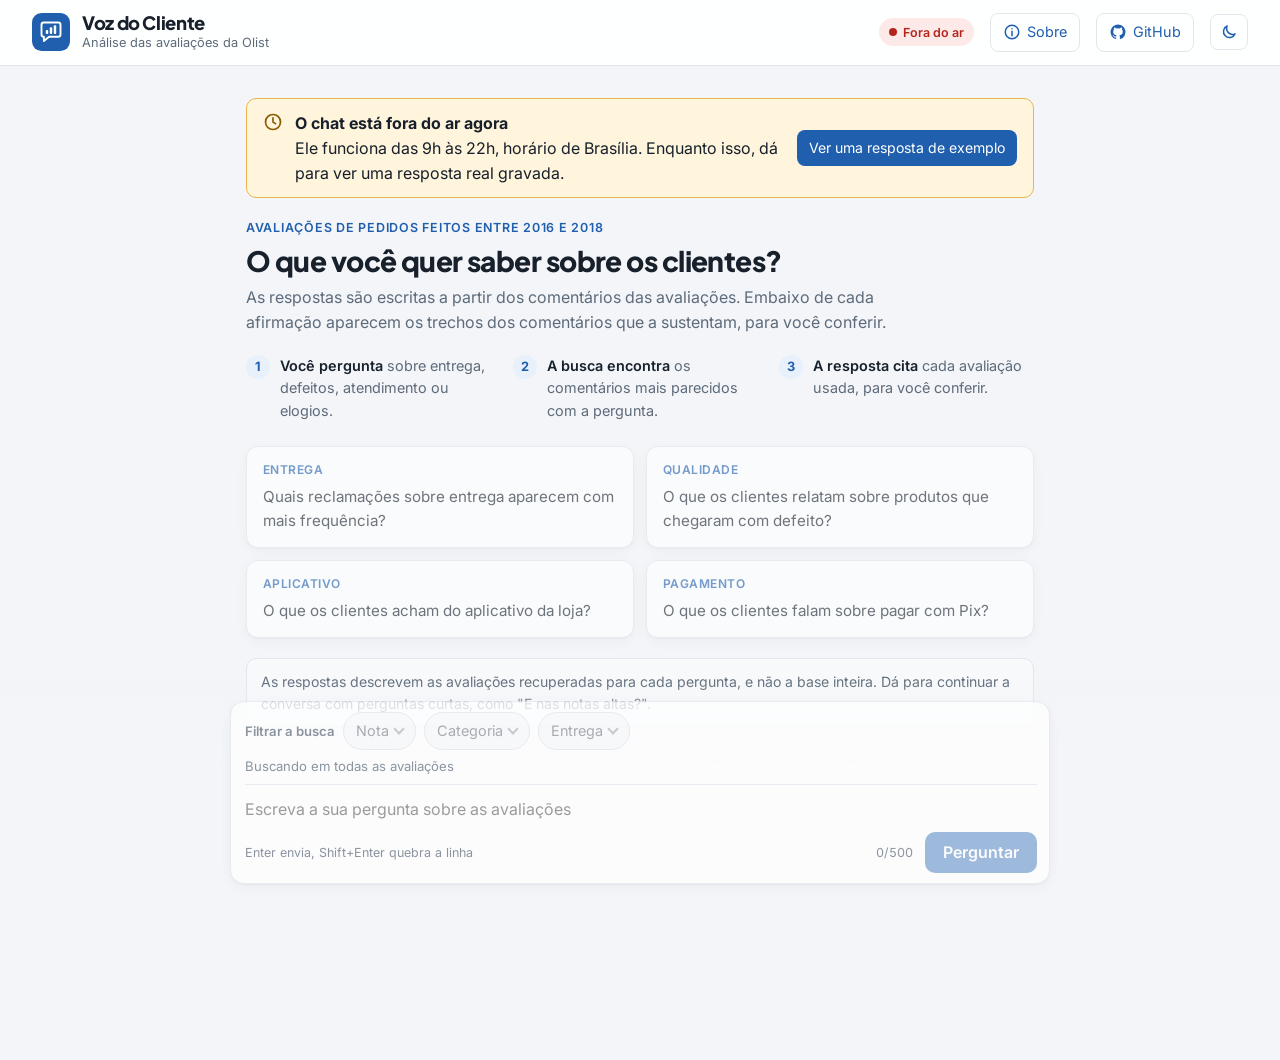
==== commit 98cec0ff: "Merge pull request #56 from tuanyfortunato/feature/evidencia-por-frase" ====
--- a/frontend/index.html
+++ b/frontend/index.html
@@ -68,9 +68,8 @@
       <p class="eyebrow">Avaliações de pedidos feitos entre 2016 e 2018</p>
       <h2>O que você quer saber sobre os clientes?</h2>
       <p class="welcome-lead">
-        As respostas são escritas a partir dos comentários das avaliações, e cada afirmação
-        mostra as avaliações que a sustentam. Toque nos números destacados, como
-        <span class="cite cite-sample" aria-hidden="true">3</span>, para ler o comentário original.
+        As respostas são escritas a partir dos comentários das avaliações. Embaixo de cada
+        afirmação aparecem os trechos dos comentários que a sustentam, para você conferir.
       </p>
       <ol class="how" aria-label="Como funciona">
         <li><span class="how-step" aria-hidden="true">1</span><span><strong>Você pergunta</strong> sobre entrega, defeitos, atendimento ou elogios.</span></li>
@@ -78,25 +77,21 @@
         <li><span class="how-step" aria-hidden="true">3</span><span><strong>A resposta cita</strong> cada avaliação usada, para você conferir.</span></li>
       </ol>
       <div class="examples" id="examples" aria-label="Perguntas de exemplo">
-        <button type="button" class="example example-overview">
-          <span class="example-topic">Visão geral</span>
-          <span class="example-question">Quais são os principais temas de reclamação e de elogio dos clientes?</span>
+        <button type="button" class="example">
+          <span class="example-topic">Entrega</span>
+          <span class="example-question">Quais reclamações sobre entrega aparecem com mais frequência?</span>
         </button>
         <button type="button" class="example">
-          <span class="example-topic">Logística</span>
-          <span class="example-question">Em que parte da entrega os clientes relatam mais problemas: prazo, extravio ou avaria?</span>
+          <span class="example-topic">Qualidade</span>
+          <span class="example-question">O que os clientes relatam sobre produtos que chegaram com defeito?</span>
         </button>
         <button type="button" class="example">
-          <span class="example-topic">Retenção</span>
-          <span class="example-question">O que faz um cliente dizer que não volta a comprar?</span>
+          <span class="example-topic">Aplicativo</span>
+          <span class="example-question">O que os clientes acham do aplicativo da loja?</span>
         </button>
         <button type="button" class="example">
-          <span class="example-topic">Vendedores</span>
-          <span class="example-question">Quais reclamações indicam falha do vendedor, e não da transportadora?</span>
-        </button>
-        <button type="button" class="example">
-          <span class="example-topic">Pontos fortes</span>
-          <span class="example-question">O que os clientes satisfeitos destacam além da entrega no prazo?</span>
+          <span class="example-topic">Pagamento</span>
+          <span class="example-question">O que os clientes falam sobre pagar com Pix?</span>
         </button>
       </div>
       <p class="fixed-note">
--- a/frontend/styles.css
+++ b/frontend/styles.css
@@ -337,10 +337,6 @@
   max-width: 64ch;
 }
 
-.cite-sample {
-  cursor: default;
-}
-
 /* Como funciona: três passos do RAG, em linha no computador */
 .how {
   display: grid;
@@ -425,13 +421,6 @@
   opacity: 0.6;
 }
 
-/* A visão geral ocupa a linha toda, acima das perguntas por área */
-.example-overview {
-  grid-column: 1 / -1;
-  border-color: color-mix(in srgb, var(--accent) 35%, var(--border));
-  background: var(--accent-soft);
-}
-
 .example-topic {
   font-size: 0.75rem;
   font-weight: 600;
@@ -692,29 +681,6 @@
 
 .more-suggestions:hover:not(:disabled) {
   color: var(--accent);
-  border-color: var(--accent);
-}
-
-/* Citação [n] no texto da resposta */
-.cite {
-  display: inline-flex;
-  align-items: center;
-  justify-content: center;
-  min-width: 1.6em;
-  height: 1.45em;
-  font-size: 0.78em;
-  font-weight: 700;
-  color: var(--accent);
-  background: var(--accent-soft);
-  border: 1px solid transparent;
-  border-radius: 6px;
-  padding: 0 5px;
-  margin: 0 2px;
-  vertical-align: 0.15em;
-  line-height: 1;
-}
-
-.cite:hover {
   border-color: var(--accent);
 }
 
@@ -1026,11 +992,6 @@
     flex: 1;
   }
 
-  /* Alvo de toque maior para as citações */
-  .cite {
-    min-width: 2em;
-    height: 1.7em;
-  }
 }
 
 /* Filtros da busca, acima do campo de pergunta */
@@ -1432,31 +1393,6 @@
   color: var(--muted);
 }
 
-/* Cartão da avaliação aberto pela citação */
-
-.cite-preview {
-  display: flex;
-  flex-direction: column;
-  gap: 8px;
-  max-width: 340px;
-}
-
-.cite-preview .review {
-  margin: 0;
-}
-
-.cite-preview-link {
-  align-self: flex-start;
-  min-height: 36px;
-  padding: 0 4px;
-  font-size: 0.88rem;
-  color: var(--accent);
-  background: transparent;
-  border: none;
-  text-decoration: underline;
-  text-underline-offset: 3px;
-}
-
 /* Aviso com "Desfazer" depois de apagar a conversa */
 
 .undo-toast {
@@ -1488,11 +1424,6 @@
 }
 
 @media (max-width: 640px) {
-  .cite-preview {
-    max-width: none;
-  }
-
-  .cite-preview-link,
   .undo-toast button {
     min-height: 44px;
   }
@@ -1717,3 +1648,87 @@
     display: none;
   }
 }
+
+/* Frases da resposta, cada uma com os trechos das avaliações logo abaixo */
+.answer .claims {
+  margin: 0 0 12px;
+  padding-left: 22px;
+}
+
+.answer .claim {
+  margin-bottom: 16px;
+}
+
+.answer .claim:last-child {
+  margin-bottom: 0;
+}
+
+.answer > .claim {
+  margin-bottom: 14px;
+}
+
+.answer .quotes {
+  display: flex;
+  flex-direction: column;
+  gap: 6px;
+  margin: 8px 0 0;
+  padding: 0;
+  list-style: none;
+}
+
+.answer .quote {
+  display: flex;
+  flex-wrap: wrap;
+  align-items: baseline;
+  gap: 2px 12px;
+  margin: 0;
+  padding: 8px 12px;
+  font-size: 0.9rem;
+  background: var(--surface-2);
+  border-left: 3px solid var(--accent);
+  border-radius: 0 8px 8px 0;
+}
+
+.quote-text {
+  flex: 1 1 260px;
+  min-width: 0;
+  font-style: italic;
+  overflow-wrap: anywhere;
+}
+
+.quote-meta {
+  display: inline-flex;
+  align-items: center;
+  gap: 8px;
+  flex: none;
+  font-size: 0.8rem;
+}
+
+.quote-meta .stars {
+  font-size: 0.85rem;
+}
+
+.quote-link,
+.more-quotes {
+  min-height: 28px;
+  padding: 0 2px;
+  font-size: 0.8rem;
+  color: var(--accent);
+  background: transparent;
+  border: none;
+  text-decoration: underline;
+  text-underline-offset: 3px;
+}
+
+.more-quotes {
+  margin-top: 4px;
+  font-size: 0.85rem;
+  font-weight: 600;
+}
+
+@media (max-width: 640px) {
+  .quote-link,
+  .more-quotes {
+    min-height: 40px;
+  }
+}
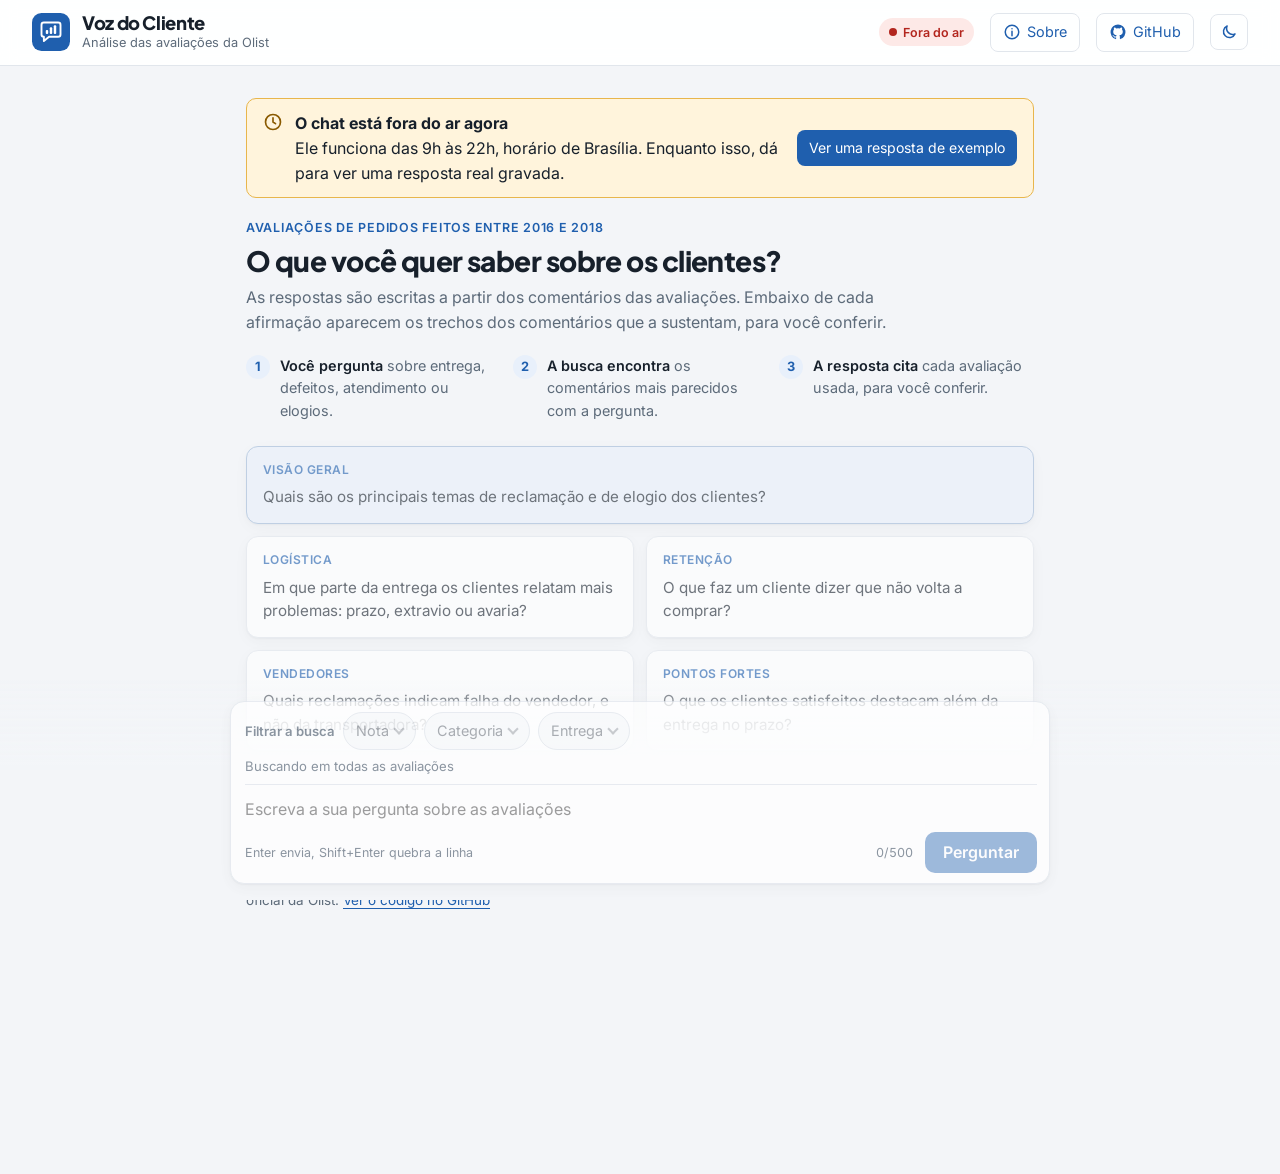
==== commit a15c3a06: "Merge branch 'develop' of https://github.com/tuanyfortunato/olist-voc-intelligence-chat into feature" ====
--- a/frontend/index.html
+++ b/frontend/index.html
@@ -77,21 +77,25 @@
         <li><span class="how-step" aria-hidden="true">3</span><span><strong>A resposta cita</strong> cada avaliação usada, para você conferir.</span></li>
       </ol>
       <div class="examples" id="examples" aria-label="Perguntas de exemplo">
-        <button type="button" class="example">
-          <span class="example-topic">Entrega</span>
-          <span class="example-question">Quais reclamações sobre entrega aparecem com mais frequência?</span>
+        <button type="button" class="example example-overview">
+          <span class="example-topic">Visão geral</span>
+          <span class="example-question">Quais são os principais temas de reclamação e de elogio dos clientes?</span>
         </button>
         <button type="button" class="example">
-          <span class="example-topic">Qualidade</span>
-          <span class="example-question">O que os clientes relatam sobre produtos que chegaram com defeito?</span>
+          <span class="example-topic">Logística</span>
+          <span class="example-question">Em que parte da entrega os clientes relatam mais problemas: prazo, extravio ou avaria?</span>
         </button>
         <button type="button" class="example">
-          <span class="example-topic">Aplicativo</span>
-          <span class="example-question">O que os clientes acham do aplicativo da loja?</span>
+          <span class="example-topic">Retenção</span>
+          <span class="example-question">O que faz um cliente dizer que não volta a comprar?</span>
         </button>
         <button type="button" class="example">
-          <span class="example-topic">Pagamento</span>
-          <span class="example-question">O que os clientes falam sobre pagar com Pix?</span>
+          <span class="example-topic">Vendedores</span>
+          <span class="example-question">Quais reclamações indicam falha do vendedor, e não da transportadora?</span>
+        </button>
+        <button type="button" class="example">
+          <span class="example-topic">Pontos fortes</span>
+          <span class="example-question">O que os clientes satisfeitos destacam além da entrega no prazo?</span>
         </button>
       </div>
       <p class="fixed-note">
--- a/frontend/styles.css
+++ b/frontend/styles.css
@@ -421,6 +421,13 @@
   opacity: 0.6;
 }
 
+/* A visão geral ocupa a linha toda, acima das perguntas por área */
+.example-overview {
+  grid-column: 1 / -1;
+  border-color: color-mix(in srgb, var(--accent) 35%, var(--border));
+  background: var(--accent-soft);
+}
+
 .example-topic {
   font-size: 0.75rem;
   font-weight: 600;
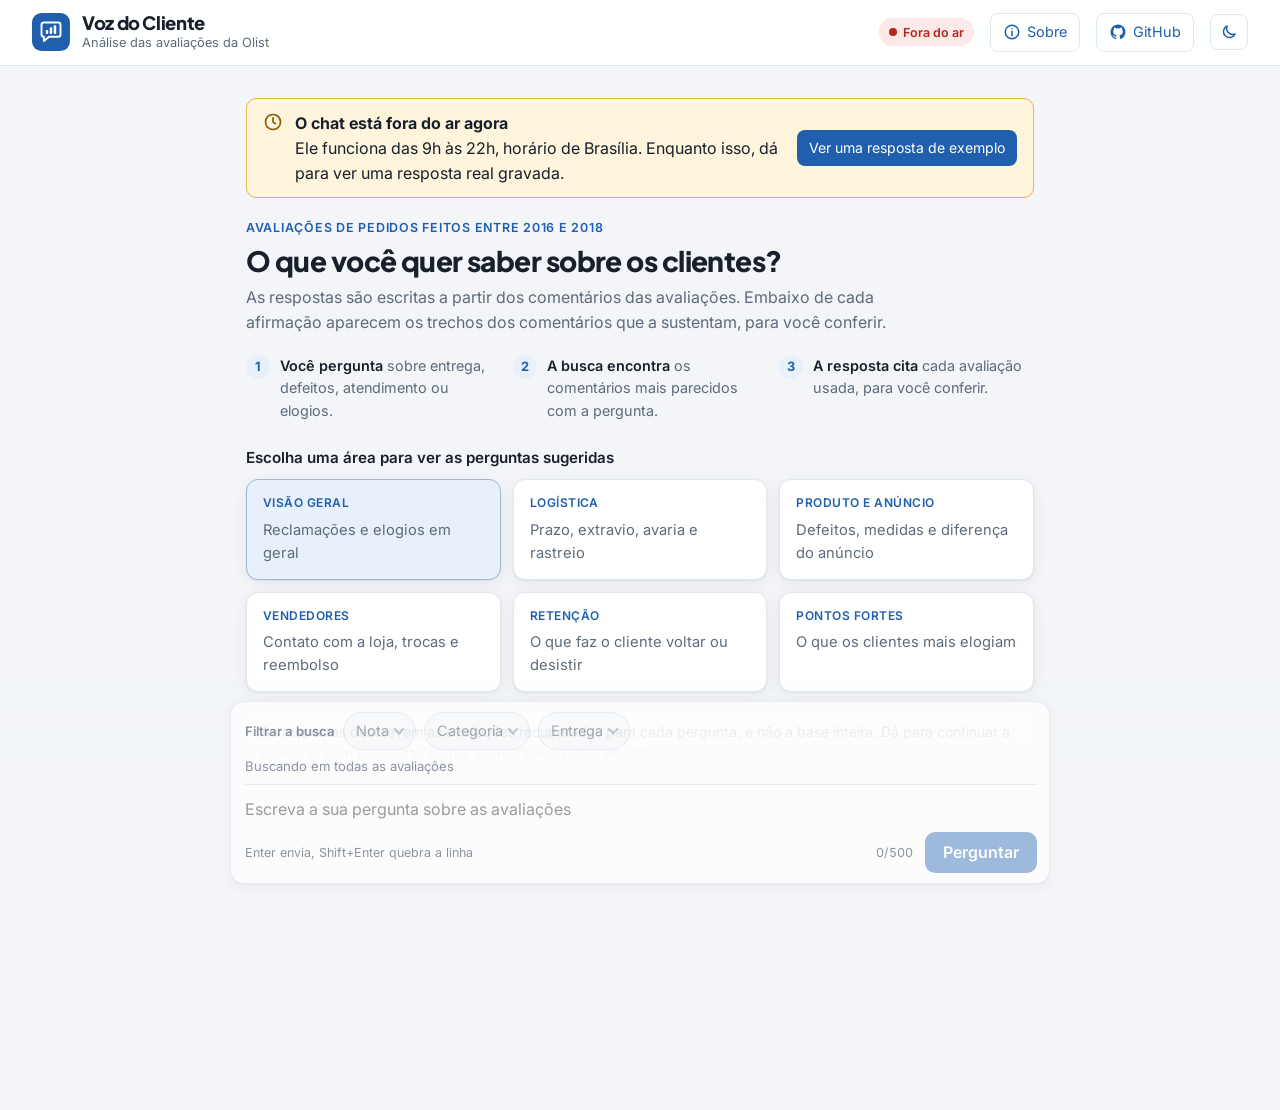
==== commit da40393c: "feat(frontend): home cards open the area questions and back returns to the home Each card on the hom" ====
--- a/frontend/index.html
+++ b/frontend/index.html
@@ -76,27 +76,42 @@
         <li><span class="how-step" aria-hidden="true">2</span><span><strong>A busca encontra</strong> os comentários mais parecidos com a pergunta.</span></li>
         <li><span class="how-step" aria-hidden="true">3</span><span><strong>A resposta cita</strong> cada avaliação usada, para você conferir.</span></li>
       </ol>
-      <div class="examples" id="examples" aria-label="Perguntas de exemplo">
-        <button type="button" class="example example-overview">
+      <h3 class="areas-title" id="areas-title">Escolha uma área para ver as perguntas sugeridas</h3>
+      <div class="examples" id="examples" role="group" aria-labelledby="areas-title">
+        <button type="button" class="example example-overview" data-area="Visão geral" aria-expanded="false" aria-controls="area-panel">
           <span class="example-topic">Visão geral</span>
-          <span class="example-question">Quais são os principais temas de reclamação e de elogio dos clientes?</span>
+          <span class="example-summary">Reclamações e elogios em geral</span>
         </button>
-        <button type="button" class="example">
+        <button type="button" class="example" data-area="Logística" aria-expanded="false" aria-controls="area-panel">
           <span class="example-topic">Logística</span>
-          <span class="example-question">Em que parte da entrega os clientes relatam mais problemas: prazo, extravio ou avaria?</span>
+          <span class="example-summary">Prazo, extravio, avaria e rastreio</span>
         </button>
-        <button type="button" class="example">
+        <button type="button" class="example" data-area="Produto e anúncio" aria-expanded="false" aria-controls="area-panel">
+          <span class="example-topic">Produto e anúncio</span>
+          <span class="example-summary">Defeitos, medidas e diferença do anúncio</span>
+        </button>
+        <button type="button" class="example" data-area="Vendedores" aria-expanded="false" aria-controls="area-panel">
+          <span class="example-topic">Vendedores</span>
+          <span class="example-summary">Contato com a loja, trocas e reembolso</span>
+        </button>
+        <button type="button" class="example" data-area="Retenção" aria-expanded="false" aria-controls="area-panel">
           <span class="example-topic">Retenção</span>
-          <span class="example-question">O que faz um cliente dizer que não volta a comprar?</span>
+          <span class="example-summary">O que faz o cliente voltar ou desistir</span>
         </button>
-        <button type="button" class="example">
-          <span class="example-topic">Vendedores</span>
-          <span class="example-question">Quais reclamações indicam falha do vendedor, e não da transportadora?</span>
+        <button type="button" class="example" data-area="Pontos fortes" aria-expanded="false" aria-controls="area-panel">
+          <span class="example-topic">Pontos fortes</span>
+          <span class="example-summary">O que os clientes mais elogiam</span>
         </button>
-        <button type="button" class="example">
-          <span class="example-topic">Pontos fortes</span>
-          <span class="example-question">O que os clientes satisfeitos destacam além da entrega no prazo?</span>
-        </button>
+      </div>
+      <div id="area-panel" class="area-panel" role="region" aria-labelledby="area-panel-title" hidden>
+        <div class="area-panel-head">
+          <h3 id="area-panel-title" class="area-panel-title" tabindex="-1"></h3>
+          <button id="area-close" class="area-close" type="button" aria-label="Fechar as perguntas da área" title="Fechar">
+            <svg class="icon" viewBox="0 0 24 24" aria-hidden="true"><path d="M6 6l12 12M18 6L6 18"></path></svg>
+          </button>
+        </div>
+        <p class="area-panel-hint">Clique numa pergunta para enviar, ou escreva a sua no campo abaixo.</p>
+        <div id="area-questions" class="suggestion-list area-questions"></div>
       </div>
       <p class="fixed-note">
         As respostas descrevem as avaliações recuperadas para cada pergunta, e não a base
--- a/frontend/styles.css
+++ b/frontend/styles.css
@@ -391,11 +391,18 @@
   text-underline-offset: 3px;
 }
 
+.areas-title {
+  margin: 0 0 10px;
+  font-size: 0.95rem;
+  font-weight: 600;
+  color: var(--text);
+}
+
 .examples {
   display: grid;
-  grid-template-columns: repeat(2, minmax(0, 1fr));
+  grid-template-columns: repeat(3, minmax(0, 1fr));
   gap: 12px;
-  margin-bottom: 20px;
+  margin-bottom: 16px;
 }
 
 .example {
@@ -409,7 +416,7 @@
   border-radius: 12px;
   padding: 14px 16px;
   box-shadow: var(--shadow);
-  transition: border-color 0.15s, transform 0.15s;
+  transition: border-color 0.15s, transform 0.15s, background-color 0.15s;
 }
 
 .example:hover:not(:disabled) {
@@ -421,11 +428,16 @@
   opacity: 0.6;
 }
 
-/* A visão geral ocupa a linha toda, acima das perguntas por área */
+/* A visão geral se destaca das áreas pela cor */
 .example-overview {
-  grid-column: 1 / -1;
   border-color: color-mix(in srgb, var(--accent) 35%, var(--border));
   background: var(--accent-soft);
+}
+
+/* Cartão da área aberta */
+.example[aria-expanded="true"] {
+  border-color: var(--accent);
+  box-shadow: 0 0 0 1px var(--accent), var(--shadow);
 }
 
 .example-topic {
@@ -436,8 +448,60 @@
   color: var(--accent);
 }
 
-.example-question {
-  font-size: 0.95rem;
+.example-summary {
+  font-size: 0.92rem;
+  color: var(--muted);
+}
+
+.area-panel {
+  margin-bottom: 20px;
+  padding: 14px 16px 16px;
+  background: var(--surface);
+  border: 1px solid var(--accent);
+  border-radius: 12px;
+  box-shadow: var(--shadow);
+  scroll-margin-bottom: calc(var(--composer-height, 0px) + 16px);
+}
+
+.area-panel-head {
+  display: flex;
+  align-items: center;
+  justify-content: space-between;
+  gap: 8px;
+}
+
+.area-panel-title {
+  margin: 0;
+  font-size: 1rem;
+  font-weight: 600;
+}
+
+.area-panel-title:focus {
+  outline: none;
+}
+
+.area-panel-hint {
+  margin: 4px 0 12px;
+  font-size: 0.88rem;
+  color: var(--muted);
+}
+
+.area-close {
+  display: inline-flex;
+  align-items: center;
+  justify-content: center;
+  width: 32px;
+  height: 32px;
+  padding: 0;
+  color: var(--muted);
+  background: transparent;
+  border: 1px solid transparent;
+  border-radius: 8px;
+}
+
+.area-close:hover {
+  color: var(--text);
+  border-color: var(--border);
 }
 
 .fixed-note {
@@ -980,7 +1044,16 @@
   }
 
   .examples {
-    grid-template-columns: 1fr;
+    grid-template-columns: repeat(2, minmax(0, 1fr));
+    gap: 8px;
+  }
+
+  .example {
+    padding: 12px;
+  }
+
+  .example-summary {
+    font-size: 0.85rem;
   }
 
   .message-user {
@@ -1739,3 +1812,14 @@
     min-height: 40px;
   }
 }
+
+/* Perguntas da área aberta na tela inicial, uma por linha */
+.area-questions {
+  flex-direction: column;
+  align-items: stretch;
+}
+
+.area-questions .suggestion {
+  border-radius: 10px;
+  padding: 9px 14px;
+}
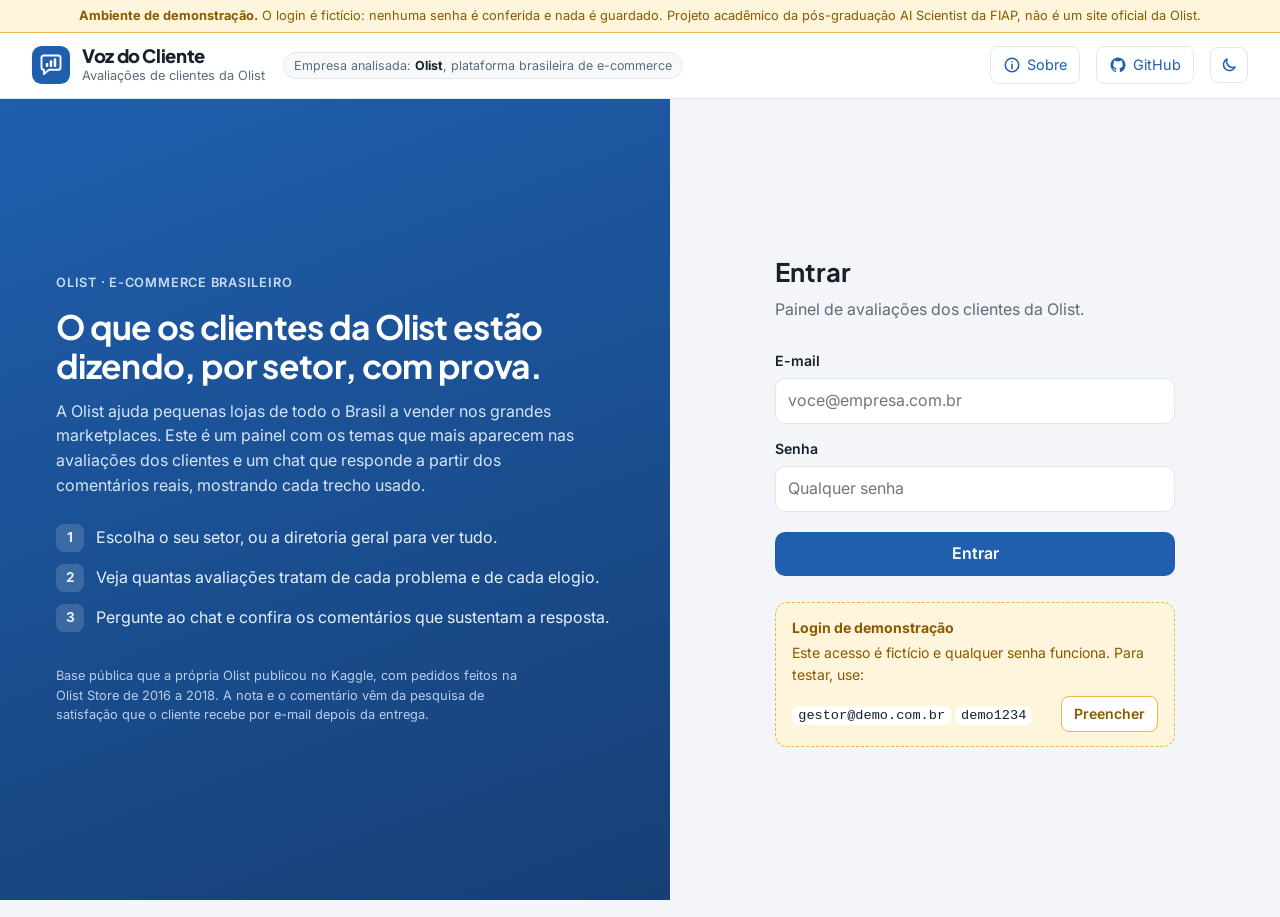
==== commit c56f427c: "Painel por setor com login de demonstração e o chat ao lado Login fictício com aviso fixo de demonst" ====
--- a/frontend/index.html
+++ b/frontend/index.html
@@ -3,9 +3,9 @@
 <head>
   <meta charset="utf-8">
   <meta name="viewport" content="width=device-width, initial-scale=1">
-  <meta name="description" content="Perguntas sobre a experiência dos clientes da Olist, respondidas a partir dos comentários das avaliações, com cada afirmação ligada às avaliações que a sustentam.">
+  <meta name="description" content="Painel por setor com os temas mais citados nas avaliações dos clientes da Olist e um chat que responde a partir dos comentários, mostrando as avaliações que sustentam cada afirmação.">
   <meta name="theme-color" content="#1f5fae">
-  <title>Voz do Cliente | Avaliações da Olist</title>
+  <title>Voz do Cliente | Avaliações de clientes da Olist</title>
   <link rel="icon" href="data:image/svg+xml,%3Csvg xmlns='http://www.w3.org/2000/svg' viewBox='0 0 40 40'%3E%3Crect width='40' height='40' rx='10' fill='%231f5fae'/%3E%3Cpath d='M10 12.5a2.5 2.5 0 0 1 2.5-2.5h15a2.5 2.5 0 0 1 2.5 2.5v10a2.5 2.5 0 0 1-2.5 2.5H18l-5.5 4.5V25a2.5 2.5 0 0 1-2.5-2.5z' fill='none' stroke='%23fff' stroke-width='2' stroke-linejoin='round'/%3E%3Crect x='14.5' y='18' width='2.6' height='4' rx='1' fill='%23fff'/%3E%3Crect x='18.7' y='15' width='2.6' height='7' rx='1' fill='%23fff'/%3E%3Crect x='22.9' y='13' width='2.6' height='9' rx='1' fill='%23fff'/%3E%3C/svg%3E">
   <link rel="preconnect" href="https://fonts.googleapis.com">
   <link rel="preconnect" href="https://fonts.gstatic.com" crossorigin>
@@ -14,8 +14,13 @@
   <script src="theme.js"></script>
 </head>
 <body>
-  <a class="skip-link" href="#question">Ir para a pergunta</a>
-  <header class="topbar">
+  <a class="skip-link" href="#main-content">Ir para o conteúdo</a>
+  <p class="demo-strip" role="note">
+    <strong>Ambiente de demonstração.</strong> O login é fictício: nenhuma senha é conferida e
+    nada é guardado. Projeto acadêmico da pós-graduação AI Scientist da FIAP, não é um site
+    oficial da Olist.
+  </p>
+  <header class="topbar" id="topbar">
     <div class="brand">
       <svg class="brand-mark" viewBox="0 0 40 40" aria-hidden="true">
         <rect class="brand-bg" width="40" height="40" rx="10"></rect>
@@ -26,18 +31,23 @@
       </svg>
       <div class="brand-text">
         <h1>Voz do Cliente</h1>
-        <p class="brand-sub">Análise das avaliações da Olist</p>
-      </div>
+        <p class="brand-sub">Avaliações de clientes da Olist</p>
+      </div>
+      <span class="company-badge">Empresa analisada: <strong>Olist</strong>, plataforma brasileira de e-commerce</span>
     </div>
     <div class="top-actions">
-      <p id="api-status" class="api-status" data-state="checking" role="status">
-        <span class="status-dot" aria-hidden="true"></span>
-        <span id="api-status-text">Verificando</span>
-      </p>
-      <button id="new-chat" class="ghost-button icon-button" type="button" aria-label="Nova conversa" title="Nova conversa" hidden>
-        <svg class="icon" viewBox="0 0 24 24" aria-hidden="true"><path d="M12 5v14M5 12h14"></path></svg>
-        <span class="wide-only">Nova conversa</span>
-      </button>
+      <label id="sector-switch" class="sector-switch" hidden>
+        <span class="wide-only">Setor</span>
+        <select id="sector-select" aria-label="Trocar de setor"></select>
+      </label>
+      <span id="user-chip" class="user-chip" hidden>
+        <span id="user-avatar" class="avatar" aria-hidden="true"></span>
+        <span class="user-text">
+          <span id="user-name" class="user-name"></span>
+          <span id="user-email" class="user-email"></span>
+        </span>
+      </span>
+      <button id="logout" class="ghost-button" type="button" hidden>Sair</button>
       <button id="about-button" class="ghost-button icon-button" type="button" aria-haspopup="dialog" aria-label="Sobre o projeto e os dados" title="Sobre o projeto e os dados">
         <svg class="icon" viewBox="0 0 24 24" aria-hidden="true"><circle cx="12" cy="12" r="9"></circle><path d="M12 11v6M12 7.5v.01"></path></svg>
         <span class="wide-only">Sobre</span>
@@ -54,8 +64,130 @@
     </div>
   </header>
 
-  <main class="layout">
-    <div id="offline-banner" class="offline-banner" role="status" hidden>
+  <main id="login-view" class="login-view" hidden>
+    <section class="login-side" aria-labelledby="login-pitch">
+      <p class="login-kicker">Olist · e-commerce brasileiro</p>
+      <h2 id="login-pitch">O que os clientes da Olist estão dizendo, por setor, com prova.</h2>
+      <p class="login-lead">
+        A Olist ajuda pequenas lojas de todo o Brasil a vender nos grandes marketplaces. Este é
+        um painel com os temas que mais aparecem nas avaliações dos clientes e um chat que
+        responde a partir dos comentários reais, mostrando cada trecho usado.
+      </p>
+      <ol class="login-points">
+        <li><span aria-hidden="true">1</span>Escolha o seu setor, ou a diretoria geral para ver tudo.</li>
+        <li><span aria-hidden="true">2</span>Veja quantas avaliações tratam de cada problema e de cada elogio.</li>
+        <li><span aria-hidden="true">3</span>Pergunte ao chat e confira os comentários que sustentam a resposta.</li>
+      </ol>
+      <p class="login-foot">
+        Base pública que a própria Olist publicou no Kaggle, com pedidos feitos na Olist Store de
+        2016 a 2018. A nota e o comentário vêm da pesquisa de satisfação que o cliente recebe por
+        e-mail depois da entrega.
+      </p>
+    </section>
+    <section class="login-main">
+      <form id="login-form" class="login-card" novalidate>
+        <h2>Entrar</h2>
+        <p class="login-card-sub">Painel de avaliações dos clientes da Olist.</p>
+        <label class="field" for="login-email">E-mail</label>
+        <input id="login-email" type="email" autocomplete="username" placeholder="voce@empresa.com.br" required>
+        <label class="field" for="login-password">Senha</label>
+        <input id="login-password" type="password" autocomplete="current-password" placeholder="Qualquer senha" required>
+        <p id="login-error" class="login-error" role="alert" hidden>Preencha o e-mail e a senha. Qualquer senha serve.</p>
+        <button class="primary-button" type="submit">Entrar</button>
+        <div class="demo-credentials">
+          <strong>Login de demonstração</strong>
+          <span>Este acesso é fictício e qualquer senha funciona. Para testar, use:</span>
+          <div class="demo-credentials-row">
+            <span><code>gestor@demo.com.br</code> <code>demo1234</code></span>
+            <button id="fill-demo" type="button">Preencher</button>
+          </div>
+        </div>
+      </form>
+    </section>
+  </main>
+
+  <main id="sector-view" class="sector-view" hidden>
+    <p class="eyebrow" id="sector-greeting"></p>
+    <h2>Qual é o seu setor?</h2>
+    <p class="sector-lead">
+      Os dados são das avaliações dos clientes da Olist. O painel e o chat abrem com os temas e
+      os filtros do setor escolhido. Dá para trocar depois, no topo da página.
+    </p>
+    <div id="sector-cards" class="sector-cards"></div>
+  </main>
+
+  <div id="painel-view" class="painel" hidden>
+    <main id="main-content" class="dashboard" aria-labelledby="dash-title" tabindex="-1">
+      <div class="dash-head">
+        <div>
+          <h2 id="dash-title"></h2>
+          <p id="dash-sub" class="dash-sub"></p>
+        </div>
+        <div id="period-tabs" class="period-tabs" role="group" aria-label="Período"></div>
+      </div>
+      <p id="preview-note" class="preview-note" role="note" hidden>
+        Números de prévia: os temas foram contados por palavras-chave. A contagem final vem da
+        classificação em lote pelo modelo.
+      </p>
+      <div id="dash-error" class="notice notice-error" role="alert" hidden></div>
+      <div id="kpis" class="kpis"></div>
+      <div class="dash-grid">
+        <section class="dash-card" aria-labelledby="complaints-title">
+          <h3 id="complaints-title"></h3>
+          <p class="dash-card-sub">Avaliações que citam cada tema. Clique num tema para ver exemplos e perguntar ao chat.</p>
+          <div id="complaints" class="theme-list"></div>
+        </section>
+        <section class="dash-card" aria-labelledby="side-title">
+          <h3 id="side-title"></h3>
+          <p id="side-sub" class="dash-card-sub"></p>
+          <div id="side-body"></div>
+        </section>
+      </div>
+      <section class="dash-card chart-card" aria-labelledby="chart-title">
+        <h3 id="chart-title"></h3>
+        <p id="chart-sub" class="dash-card-sub"></p>
+        <div id="chart" class="chart"></div>
+      </section>
+      <div id="sector-summary" class="sector-summary" hidden></div>
+      <p class="dash-foot">
+        Os temas de cada avaliação foram marcados uma vez, em lote, por um modelo de linguagem.
+        Uma avaliação pode ter mais de um tema. As contagens não usam o chat e não gastam perguntas.
+        <span id="dash-generated"></span>
+      </p>
+      <p class="credit">
+        Projeto acadêmico do Tech Challenge da pós-graduação AI Scientist da FIAP, feito por
+        Tuany Fortunato. Não é um site oficial da Olist.
+        <a href="https://github.com/tuanyfortunato/olist-voc-intelligence-chat" target="_blank" rel="noopener">Ver o código no GitHub</a>
+      </p>
+    </main>
+
+    <aside id="chat-panel" class="chat-panel" aria-labelledby="chat-title">
+      <div class="chat-head">
+        <button id="close-chat" class="ghost-button close-chat" type="button">
+          <svg class="icon" viewBox="0 0 24 24" aria-hidden="true"><path d="M19 12H5M11 6l-6 6 6 6"></path></svg>
+          Painel
+        </button>
+        <div class="chat-head-row">
+          <div>
+            <h2 id="chat-title" class="chat-title">Chat do setor</h2>
+            <p class="chat-sub">Respostas a partir dos comentários dos clientes da Olist</p>
+          </div>
+          <div class="chat-head-actions">
+            <p id="api-status" class="api-status" data-state="checking" role="status">
+        <span class="status-dot" aria-hidden="true"></span>
+        <span id="api-status-text">Verificando</span>
+      </p>
+            <button id="new-chat" class="ghost-button icon-button" type="button" aria-label="Nova conversa" title="Nova conversa" hidden>
+        <svg class="icon" viewBox="0 0 24 24" aria-hidden="true"><path d="M12 5v14M5 12h14"></path></svg>
+        
+      </button>
+          </div>
+        </div>
+        <div id="scope-chips" class="scope-chips" aria-label="Recorte da busca"></div>
+      </div>
+      <div id="chat-scroll" class="chat-scroll">
+        <div class="layout">
+          <div id="offline-banner" class="offline-banner" role="status" hidden>
       <svg class="icon notice-icon" viewBox="0 0 24 24" aria-hidden="true"><circle cx="12" cy="12" r="9"></circle><path d="M12 7v5l3 2"></path></svg>
       <div class="offline-text">
         <strong>O chat está fora do ar agora</strong>
@@ -64,71 +196,30 @@
       <button id="example-button" class="retry-button" type="button">Ver uma resposta de exemplo</button>
     </div>
 
-    <section id="welcome" class="welcome" hidden>
-      <p class="eyebrow">Avaliações de pedidos feitos entre 2016 e 2018</p>
-      <h2>O que você quer saber sobre os clientes?</h2>
-      <p class="welcome-lead">
-        As respostas são escritas a partir dos comentários das avaliações. Embaixo de cada
-        afirmação aparecem os trechos dos comentários que a sustentam, para você conferir.
-      </p>
-      <ol class="how" aria-label="Como funciona">
-        <li><span class="how-step" aria-hidden="true">1</span><span><strong>Você pergunta</strong> sobre entrega, defeitos, atendimento ou elogios.</span></li>
-        <li><span class="how-step" aria-hidden="true">2</span><span><strong>A busca encontra</strong> os comentários mais parecidos com a pergunta.</span></li>
-        <li><span class="how-step" aria-hidden="true">3</span><span><strong>A resposta cita</strong> cada avaliação usada, para você conferir.</span></li>
-      </ol>
-      <h3 class="areas-title" id="areas-title">Escolha uma área para ver as perguntas sugeridas</h3>
-      <div class="examples" id="examples" role="group" aria-labelledby="areas-title">
-        <button type="button" class="example example-overview" data-area="Visão geral" aria-expanded="false" aria-controls="area-panel">
-          <span class="example-topic">Visão geral</span>
-          <span class="example-summary">Reclamações e elogios em geral</span>
-        </button>
-        <button type="button" class="example" data-area="Logística" aria-expanded="false" aria-controls="area-panel">
-          <span class="example-topic">Logística</span>
-          <span class="example-summary">Prazo, extravio, avaria e rastreio</span>
-        </button>
-        <button type="button" class="example" data-area="Produto e anúncio" aria-expanded="false" aria-controls="area-panel">
-          <span class="example-topic">Produto e anúncio</span>
-          <span class="example-summary">Defeitos, medidas e diferença do anúncio</span>
-        </button>
-        <button type="button" class="example" data-area="Vendedores" aria-expanded="false" aria-controls="area-panel">
-          <span class="example-topic">Vendedores</span>
-          <span class="example-summary">Contato com a loja, trocas e reembolso</span>
-        </button>
-        <button type="button" class="example" data-area="Retenção" aria-expanded="false" aria-controls="area-panel">
-          <span class="example-topic">Retenção</span>
-          <span class="example-summary">O que faz o cliente voltar ou desistir</span>
-        </button>
-        <button type="button" class="example" data-area="Pontos fortes" aria-expanded="false" aria-controls="area-panel">
-          <span class="example-topic">Pontos fortes</span>
-          <span class="example-summary">O que os clientes mais elogiam</span>
-        </button>
-      </div>
-      <div id="area-panel" class="area-panel" role="region" aria-labelledby="area-panel-title" hidden>
-        <div class="area-panel-head">
-          <h3 id="area-panel-title" class="area-panel-title" tabindex="-1"></h3>
-          <button id="area-close" class="area-close" type="button" aria-label="Fechar as perguntas da área" title="Fechar">
-            <svg class="icon" viewBox="0 0 24 24" aria-hidden="true"><path d="M6 6l12 12M18 6L6 18"></path></svg>
-          </button>
-        </div>
-        <p class="area-panel-hint">Clique numa pergunta para enviar, ou escreva a sua no campo abaixo.</p>
-        <div id="area-questions" class="suggestion-list area-questions"></div>
-      </div>
-      <p class="fixed-note">
-        As respostas descrevem as avaliações recuperadas para cada pergunta, e não a base
-        inteira. Dá para continuar a conversa com perguntas curtas, como "E nas notas altas?".
-      </p>
-    </section>
-
-    <section id="conversation" class="conversation" aria-label="Conversa"></section>
-    <div id="conversation-end"></div>
-    <p class="credit">
-      Projeto acadêmico do Tech Challenge da pós-graduação AI Scientist da FIAP, feito por
-      Tuany Fortunato. Não é um site oficial da Olist.
-      <a href="https://github.com/tuanyfortunato/olist-voc-intelligence-chat" target="_blank" rel="noopener">Ver o código no GitHub</a>
-    </p>
-  </main>
-
-  <div class="composer">
+          <section id="welcome" class="welcome" hidden>
+            <p id="welcome-lead" class="welcome-lead"></p>
+            <div id="area-panel" class="area-panel" role="region" aria-labelledby="area-panel-title">
+              <h3 id="area-panel-title" class="area-panel-title" tabindex="-1"></h3>
+              <div id="area-questions" class="suggestion-list area-questions"></div>
+            </div>
+            <p class="fixed-note">
+              As respostas descrevem as avaliações recuperadas para cada pergunta, e não todas as
+              do recorte. Dá para continuar com perguntas curtas, como "E nas notas altas?".
+            </p>
+          </section>
+
+          <section id="conversation" class="conversation" aria-label="Conversa"></section>
+          <div id="conversation-end"></div>
+        </div>
+      </div>
+      <button id="to-end" class="to-end" type="button" aria-label="Ir para o fim da conversa" title="Ir para o fim da conversa" hidden>
+    <svg class="icon" viewBox="0 0 24 24" aria-hidden="true"><path d="M12 5v14M6 13l6 6 6-6"></path></svg>
+  </button>
+      <div id="undo-toast" class="undo-toast" role="status" hidden>
+    <span>Conversa apagada</span>
+    <button id="undo-button" type="button">Desfazer</button>
+  </div>
+      <div class="composer">
     <form id="ask-form" class="ask-form">
       <div id="filter-bar" class="filter-bar" aria-label="Filtros da busca"></div>
       <label for="question" class="visually-hidden">Pergunta</label>
@@ -144,10 +235,13 @@
       </div>
     </form>
   </div>
-
-  <button id="to-end" class="to-end" type="button" aria-label="Ir para o fim da conversa" title="Ir para o fim da conversa" hidden>
-    <svg class="icon" viewBox="0 0 24 24" aria-hidden="true"><path d="M12 5v14M6 13l6 6 6-6"></path></svg>
-  </button>
+    </aside>
+
+    <button id="open-chat" class="open-chat" type="button">
+      <svg class="icon" viewBox="0 0 24 24" aria-hidden="true"><path d="M21 12a8 8 0 0 1-11.6 7.1L4 20l1-4.6A8 8 0 1 1 21 12z"></path></svg>
+      <span id="open-chat-label">Perguntar ao chat do setor</span>
+    </button>
+  </div>
 
   <template id="about-template">
     <div class="about">
@@ -156,11 +250,15 @@
         2016 e 2018. <span class="about-count"></span>
       </p>
       <p>
+        O painel mostra quantas avaliações tratam de cada tema. Os temas foram marcados uma
+        vez, em lote, por um modelo de linguagem que leu cada comentário.
+      </p>
+      <p>
         O chat resume o que os clientes relatam e mostra as avaliações que sustentam cada
         afirmação. Os nomes de lojas que aparecem nos comentários são fictícios.
       </p>
       <p>
-        Ele não mede com que frequência cada problema acontece e não responde a perguntas de
+        O chat não mede frequência, isso é papel do painel, e não responde a perguntas de
         faturamento ou de outros números da operação.
       </p>
       <p>
@@ -175,11 +273,6 @@
     </div>
   </template>
 
-  <div id="undo-toast" class="undo-toast" role="status" hidden>
-    <span>Conversa apagada</span>
-    <button id="undo-button" type="button">Desfazer</button>
-  </div>
-
   <p id="announcer" class="visually-hidden" aria-live="polite"></p>
 
   <script type="module" src="app.js"></script>
--- a/frontend/styles.css
+++ b/frontend/styles.css
@@ -110,8 +110,6 @@
   line-height: 1.55;
   color: var(--text);
   background: var(--bg);
-  /* Espaço para o campo da pergunta, fixo no rodapé; app.js mede a altura real */
-  padding-bottom: calc(var(--composer-height, 150px) + 16px);
 }
 
 .visually-hidden {
@@ -321,68 +319,17 @@
   color: var(--accent);
 }
 
-.welcome h2 {
-  margin: 6px 0 8px;
-  font-family: var(--font-display);
-  font-size: 1.75rem;
-  font-weight: 800;
-  line-height: 1.2;
-  letter-spacing: -0.02em;
-  text-wrap: balance;
-}
-
 .welcome-lead {
   margin: 0 0 20px;
   color: var(--muted);
   max-width: 64ch;
 }
 
-/* Como funciona: três passos do RAG, em linha no computador */
-.how {
-  display: grid;
-  grid-template-columns: repeat(3, minmax(0, 1fr));
-  gap: 12px;
-  margin: 0 0 24px;
-  padding: 0;
-  list-style: none;
-}
-
-.how li {
-  display: flex;
-  gap: 10px;
-  align-items: flex-start;
-  font-size: 0.9rem;
-  color: var(--muted);
-}
-
-.how strong {
-  color: var(--text);
-  font-weight: 600;
-}
-
-.how-step {
-  display: inline-flex;
-  align-items: center;
-  justify-content: center;
-  flex: none;
-  width: 24px;
-  height: 24px;
-  border-radius: 50%;
-  font-size: 0.8rem;
-  font-weight: 700;
-  color: var(--accent);
-  background: var(--accent-soft);
-}
-
-/* Autoria, só na tela inicial; na conversa ela fica no "Sobre" e no topo */
+/* Autoria, no pé do painel e no "Sobre" */
 .credit {
   margin: 28px 0 0;
   color: var(--muted);
   font-size: 0.84rem;
-}
-
-#welcome[hidden] ~ .credit {
-  display: none;
 }
 
 .credit a,
@@ -391,117 +338,22 @@
   text-underline-offset: 3px;
 }
 
-.areas-title {
-  margin: 0 0 10px;
-  font-size: 0.95rem;
-  font-weight: 600;
-  color: var(--text);
-}
-
-.examples {
-  display: grid;
-  grid-template-columns: repeat(3, minmax(0, 1fr));
-  gap: 12px;
+/* Perguntas sugeridas do recorte, no começo do chat */
+.area-panel {
   margin-bottom: 16px;
 }
 
-.example {
-  display: flex;
-  flex-direction: column;
-  gap: 6px;
-  text-align: left;
-  color: var(--text);
-  background: var(--surface);
-  border: 1px solid var(--border);
-  border-radius: 12px;
-  padding: 14px 16px;
-  box-shadow: var(--shadow);
-  transition: border-color 0.15s, transform 0.15s, background-color 0.15s;
-}
-
-.example:hover:not(:disabled) {
-  border-color: var(--accent);
-  transform: translateY(-1px);
-}
-
-.example:disabled {
-  opacity: 0.6;
-}
-
-/* A visão geral se destaca das áreas pela cor */
-.example-overview {
-  border-color: color-mix(in srgb, var(--accent) 35%, var(--border));
-  background: var(--accent-soft);
-}
-
-/* Cartão da área aberta */
-.example[aria-expanded="true"] {
-  border-color: var(--accent);
-  box-shadow: 0 0 0 1px var(--accent), var(--shadow);
-}
-
-.example-topic {
-  font-size: 0.75rem;
+.area-panel-title {
+  margin: 0 0 8px;
+  font-size: 0.82rem;
   font-weight: 600;
   letter-spacing: 0.04em;
   text-transform: uppercase;
-  color: var(--accent);
-}
-
-.example-summary {
-  font-size: 0.92rem;
-  color: var(--muted);
-}
-
-.area-panel {
-  margin-bottom: 20px;
-  padding: 14px 16px 16px;
-  background: var(--surface);
-  border: 1px solid var(--accent);
-  border-radius: 12px;
-  box-shadow: var(--shadow);
-  scroll-margin-bottom: calc(var(--composer-height, 0px) + 16px);
-}
-
-.area-panel-head {
-  display: flex;
-  align-items: center;
-  justify-content: space-between;
-  gap: 8px;
-}
-
-.area-panel-title {
-  margin: 0;
-  font-size: 1rem;
-  font-weight: 600;
+  color: var(--muted);
 }
 
 .area-panel-title:focus {
   outline: none;
-}
-
-.area-panel-hint {
-  margin: 4px 0 12px;
-  font-size: 0.88rem;
-  color: var(--muted);
-}
-
-.area-close {
-  display: inline-flex;
-  align-items: center;
-  justify-content: center;
-  width: 32px;
-  height: 32px;
-  padding: 0;
-  color: var(--muted);
-  background: transparent;
-  border: 1px solid transparent;
-  border-radius: 8px;
-}
-
-.area-close:hover {
-  color: var(--text);
-  border-color: var(--border);
 }
 
 .fixed-note {
@@ -1037,23 +889,6 @@
 
   .turn {
     scroll-margin-top: 12px;
-  }
-
-  .welcome h2 {
-    font-size: 1.35rem;
-  }
-
-  .examples {
-    grid-template-columns: repeat(2, minmax(0, 1fr));
-    gap: 8px;
-  }
-
-  .example {
-    padding: 12px;
-  }
-
-  .example-summary {
-    font-size: 0.85rem;
   }
 
   .message-user {
@@ -1625,11 +1460,6 @@
     padding: 0 10px;
     border-color: transparent;
   }
-
-  .how {
-    grid-template-columns: 1fr;
-    gap: 8px;
-  }
 }
 
 /* Botão "Filtros": só no celular, onde a faixa de filtros fica recolhida */
@@ -1823,3 +1653,1060 @@
   border-radius: 10px;
   padding: 9px 14px;
 }
+
+/* Painel por setor ----------------------------------------------------- */
+
+.demo-strip {
+  position: sticky;
+  top: 0;
+  z-index: 11;
+  margin: 0;
+  padding: 6px 16px;
+  font-size: 0.8rem;
+  text-align: center;
+  color: var(--warn);
+  background: var(--warn-bg);
+  border-bottom: 1px solid var(--warn-border);
+}
+
+.brand {
+  flex-wrap: wrap;
+  row-gap: 4px;
+}
+
+.company-badge {
+  margin-left: 6px;
+  padding: 3px 10px;
+  font-size: 0.78rem;
+  color: var(--muted);
+  background: var(--surface-2);
+  border: 1px solid var(--border);
+  border-radius: 999px;
+}
+
+.company-badge strong {
+  color: var(--text);
+}
+
+.sector-switch {
+  display: inline-flex;
+  align-items: center;
+  gap: 8px;
+  font-size: 0.85rem;
+  color: var(--muted);
+}
+
+.sector-switch select {
+  min-height: 36px;
+  padding: 0 10px;
+  font: inherit;
+  font-weight: 600;
+  color: var(--text);
+  background: var(--surface);
+  border: 1px solid var(--border);
+  border-radius: 8px;
+}
+
+.user-chip {
+  display: inline-flex;
+  align-items: center;
+  gap: 8px;
+  padding: 3px 12px 3px 3px;
+  background: var(--surface-2);
+  border: 1px solid var(--border);
+  border-radius: 999px;
+}
+
+.avatar {
+  display: inline-grid;
+  place-items: center;
+  width: 30px;
+  height: 30px;
+  font-size: 0.75rem;
+  font-weight: 700;
+  color: var(--on-accent);
+  background: var(--accent);
+  border-radius: 50%;
+}
+
+.user-text {
+  display: grid;
+  line-height: 1.15;
+}
+
+.user-name {
+  font-size: 0.85rem;
+  font-weight: 600;
+}
+
+.user-email {
+  font-size: 0.72rem;
+  color: var(--muted);
+}
+
+.primary-button {
+  min-height: 44px;
+  padding: 0 18px;
+  font-weight: 600;
+  color: var(--on-accent);
+  background: var(--accent);
+  border: none;
+  border-radius: 10px;
+}
+
+.primary-button:hover {
+  background: var(--accent-strong);
+}
+
+/* Login de demonstração */
+
+.login-view {
+  display: grid;
+  grid-template-columns: minmax(0, 1.1fr) minmax(0, 1fr);
+  min-height: calc(100dvh - var(--header-height, 96px));
+}
+
+.login-side {
+  display: flex;
+  flex-direction: column;
+  justify-content: center;
+  gap: 14px;
+  padding: 48px 56px;
+  color: #ffffff;
+  background: linear-gradient(160deg, #1f5fae, #163f75);
+}
+
+.login-kicker {
+  margin: 0;
+  font-size: 0.8rem;
+  font-weight: 600;
+  letter-spacing: 0.06em;
+  text-transform: uppercase;
+  color: #c9dbf3;
+}
+
+.login-side h2 {
+  margin: 0;
+  max-width: 22ch;
+  font-family: var(--font-display);
+  font-size: 2.1rem;
+  line-height: 1.15;
+  letter-spacing: -0.02em;
+}
+
+.login-lead {
+  margin: 0;
+  max-width: 54ch;
+  color: #d6e4f7;
+}
+
+.login-points {
+  display: grid;
+  gap: 12px;
+  margin: 12px 0 0;
+  padding: 0;
+  list-style: none;
+  color: #e8f0fb;
+}
+
+.login-points li {
+  display: flex;
+  gap: 12px;
+  align-items: center;
+}
+
+.login-points span {
+  display: inline-grid;
+  place-items: center;
+  flex: none;
+  width: 28px;
+  height: 28px;
+  font-size: 0.85rem;
+  font-weight: 700;
+  background: rgba(255, 255, 255, 0.15);
+  border-radius: 8px;
+}
+
+.login-foot {
+  margin: 20px 0 0;
+  max-width: 60ch;
+  font-size: 0.8rem;
+  color: #b9cdea;
+}
+
+.login-main {
+  display: grid;
+  place-items: center;
+  padding: 32px 24px;
+}
+
+.login-card {
+  display: grid;
+  gap: 6px;
+  width: 100%;
+  max-width: 400px;
+}
+
+.login-card h2 {
+  margin: 0;
+  font-family: var(--font-display);
+  font-size: 1.6rem;
+}
+
+.login-card-sub {
+  margin: 0 0 14px;
+  color: var(--muted);
+}
+
+.login-card .field {
+  margin-top: 8px;
+  font-size: 0.88rem;
+  font-weight: 600;
+}
+
+.login-card input {
+  min-height: 46px;
+  padding: 0 12px;
+  background: var(--surface);
+  border: 1px solid var(--border);
+  border-radius: 10px;
+}
+
+.login-card input:focus {
+  border-color: var(--accent);
+  outline: none;
+}
+
+.login-card .primary-button {
+  margin-top: 14px;
+}
+
+.login-error {
+  margin: 6px 0 0;
+  font-size: 0.88rem;
+  color: var(--bad);
+}
+
+.demo-credentials {
+  display: grid;
+  gap: 4px;
+  margin-top: 20px;
+  padding: 14px 16px;
+  font-size: 0.88rem;
+  color: var(--warn);
+  background: var(--warn-bg);
+  border: 1px dashed var(--warn-border);
+  border-radius: 12px;
+}
+
+.demo-credentials-row {
+  display: flex;
+  flex-wrap: wrap;
+  align-items: center;
+  justify-content: space-between;
+  gap: 8px;
+  margin-top: 6px;
+}
+
+.demo-credentials code {
+  padding: 2px 6px;
+  font-size: 0.85rem;
+  color: var(--text);
+  background: var(--surface);
+  border-radius: 6px;
+}
+
+.demo-credentials button {
+  min-height: 36px;
+  padding: 0 12px;
+  font-weight: 600;
+  color: var(--warn);
+  background: var(--surface);
+  border: 1px solid var(--warn-border);
+  border-radius: 8px;
+}
+
+/* Escolha do setor */
+
+.sector-view {
+  max-width: 1080px;
+  margin: 0 auto;
+  padding: 40px 24px 56px;
+}
+
+.sector-view h2 {
+  margin: 6px 0;
+  font-family: var(--font-display);
+  font-size: 1.8rem;
+}
+
+.sector-lead {
+  margin: 0 0 24px;
+  max-width: 70ch;
+  color: var(--muted);
+}
+
+.sector-cards {
+  display: grid;
+  grid-template-columns: repeat(3, minmax(0, 1fr));
+  gap: 14px;
+}
+
+.sector-card {
+  display: flex;
+  flex-direction: column;
+  gap: 10px;
+  padding: 18px;
+  text-align: left;
+  color: var(--text);
+  background: var(--surface);
+  border: 1px solid var(--border);
+  border-radius: var(--radius);
+  box-shadow: var(--shadow);
+}
+
+.sector-card:hover {
+  border-color: var(--accent);
+}
+
+.sector-card.director {
+  grid-column: 1 / -1;
+  flex-direction: row;
+  align-items: center;
+  gap: 16px;
+  background: var(--accent-soft);
+}
+
+.sector-icon {
+  flex: none;
+  width: 40px;
+  height: 40px;
+  padding: 9px;
+  fill: none;
+  stroke: var(--accent);
+  stroke-width: 2;
+  stroke-linecap: round;
+  stroke-linejoin: round;
+  background: var(--accent-soft);
+  border-radius: 11px;
+}
+
+.director .sector-icon {
+  stroke: var(--on-accent);
+  background: var(--accent);
+}
+
+.sector-card-text {
+  display: grid;
+  gap: 2px;
+}
+
+.sector-card-title {
+  font-family: var(--font-display);
+  font-size: 1.05rem;
+  font-weight: 700;
+}
+
+.sector-card-summary,
+.sector-card-peek {
+  font-size: 0.88rem;
+  color: var(--muted);
+}
+
+.sector-card-peek {
+  margin-top: auto;
+  padding-top: 10px;
+  border-top: 1px solid var(--border);
+}
+
+.director .sector-card-peek {
+  margin: 0 0 0 auto;
+  padding: 0;
+  border: none;
+  text-align: right;
+}
+
+/* Painel com o chat ao lado */
+
+.painel {
+  display: grid;
+  grid-template-columns: minmax(0, 1fr) minmax(360px, 420px);
+  align-items: start;
+}
+
+.dashboard {
+  min-width: 0;
+  padding: 24px 28px 40px;
+}
+
+.dashboard:focus {
+  outline: none;
+}
+
+.dash-head {
+  display: flex;
+  flex-wrap: wrap;
+  align-items: flex-end;
+  justify-content: space-between;
+  gap: 12px 16px;
+  margin-bottom: 16px;
+}
+
+.dash-head h2 {
+  margin: 0;
+  font-family: var(--font-display);
+  font-size: 1.6rem;
+  letter-spacing: -0.01em;
+}
+
+.dash-sub {
+  margin: 2px 0 0;
+  font-size: 0.92rem;
+  color: var(--muted);
+}
+
+.period-tabs {
+  display: flex;
+  gap: 6px;
+}
+
+.period-tab {
+  min-height: 34px;
+  padding: 0 12px;
+  font-size: 0.85rem;
+  color: var(--muted);
+  background: var(--surface);
+  border: 1px solid var(--border);
+  border-radius: 999px;
+}
+
+.period-tab[aria-pressed="true"] {
+  color: var(--surface);
+  background: var(--text);
+  border-color: var(--text);
+}
+
+.preview-note {
+  margin: 0 0 14px;
+  padding: 8px 12px;
+  font-size: 0.85rem;
+  color: var(--warn);
+  background: var(--warn-bg);
+  border: 1px solid var(--warn-border);
+  border-radius: 10px;
+}
+
+.kpis {
+  display: grid;
+  grid-template-columns: repeat(4, minmax(0, 1fr));
+  gap: 12px;
+  margin-bottom: 16px;
+}
+
+.kpi {
+  padding: 14px 16px;
+  background: var(--surface);
+  border: 1px solid var(--border);
+  border-radius: 12px;
+}
+
+.kpi p {
+  margin: 0;
+}
+
+.kpi-label {
+  font-size: 0.82rem;
+  color: var(--muted);
+}
+
+.kpi-value {
+  margin: 2px 0 !important;
+  font-family: var(--font-display);
+  font-size: 1.6rem;
+  font-weight: 700;
+  line-height: 1.2;
+}
+
+.kpi-note {
+  font-size: 0.8rem;
+  color: var(--muted);
+}
+
+.kpi-note[data-tone="bad"] {
+  color: var(--bad);
+}
+
+.kpi-note[data-tone="ok"] {
+  color: var(--ok);
+}
+
+.dash-grid {
+  display: grid;
+  grid-template-columns: minmax(0, 1.2fr) minmax(0, 1fr);
+  gap: 16px;
+}
+
+.dash-card {
+  min-width: 0;
+  padding: 18px;
+  background: var(--surface);
+  border: 1px solid var(--border);
+  border-radius: var(--radius);
+}
+
+.dash-card h3 {
+  margin: 0;
+  font-family: var(--font-display);
+  font-size: 1.02rem;
+}
+
+.dash-card-sub {
+  margin: 2px 0 12px;
+  font-size: 0.82rem;
+  color: var(--muted);
+}
+
+.chart-card {
+  margin-top: 16px;
+}
+
+.theme-list {
+  display: grid;
+  gap: 2px;
+}
+
+.theme-row {
+  display: grid;
+  grid-template-columns: minmax(0, 1fr) auto;
+  gap: 4px 12px;
+  padding: 9px 10px;
+  text-align: left;
+  color: var(--text);
+  background: none;
+  border: 1px solid transparent;
+  border-radius: 10px;
+}
+
+.theme-row:hover {
+  background: var(--surface-2);
+  border-color: var(--border);
+}
+
+.theme-row[aria-pressed="true"] {
+  background: var(--accent-soft);
+  border-color: var(--accent);
+}
+
+.theme-name {
+  font-weight: 600;
+  font-size: 0.95rem;
+}
+
+.theme-sector {
+  font-weight: 400;
+  font-size: 0.8rem;
+  color: var(--muted);
+}
+
+.theme-numbers {
+  font-size: 0.8rem;
+  color: var(--muted);
+  text-align: right;
+  white-space: nowrap;
+}
+
+.theme-numbers strong {
+  color: var(--text);
+}
+
+.theme-bar {
+  grid-column: 1 / -1;
+  height: 8px;
+  overflow: hidden;
+  background: var(--empty-bg);
+  border-radius: 4px;
+}
+
+.theme-bar-fill {
+  display: block;
+  height: 100%;
+  background: var(--accent);
+  border-radius: 0 4px 4px 0;
+}
+
+.theme-row[data-polarity="elogio"] .theme-bar-fill {
+  background: var(--ok);
+}
+
+.theme-open {
+  grid-column: 1 / -1;
+  font-size: 0.78rem;
+  font-weight: 600;
+  color: var(--accent);
+}
+
+.side-extra-title {
+  margin: 18px 0 6px;
+  font-size: 0.82rem;
+  font-weight: 600;
+  letter-spacing: 0.04em;
+  text-transform: uppercase;
+  color: var(--muted);
+}
+
+.dash-quotes {
+  display: grid;
+  gap: 12px;
+}
+
+.dash-quote {
+  margin: 0;
+  padding: 2px 0 2px 12px;
+  border-left: 3px solid var(--border);
+}
+
+.dash-quote blockquote {
+  margin: 0;
+  font-size: 0.92rem;
+}
+
+.dash-quote blockquote::before {
+  content: "\201C";
+}
+
+.dash-quote blockquote::after {
+  content: "\201D";
+}
+
+.dash-quote-meta {
+  margin-top: 2px;
+  font-size: 0.78rem;
+  color: var(--muted);
+}
+
+.dash-quote-meta .stars {
+  color: var(--star);
+}
+
+.dash-empty {
+  margin: 0;
+  font-size: 0.88rem;
+  color: var(--muted);
+}
+
+.line-chart {
+  display: block;
+  width: 100%;
+  height: auto;
+}
+
+.line-chart text {
+  font-size: 12px;
+  fill: var(--muted);
+}
+
+.line-chart .grid {
+  stroke: var(--border);
+}
+
+.line-chart .line {
+  fill: none;
+  stroke: var(--accent);
+  stroke-width: 2;
+  stroke-linejoin: round;
+}
+
+.line-chart .dot {
+  fill: var(--accent);
+  stroke: var(--surface);
+  stroke-width: 2;
+}
+
+.line-chart .peak {
+  font-weight: 600;
+  fill: var(--text);
+}
+
+.line-chart .hit {
+  fill: transparent;
+}
+
+.sector-summary {
+  display: grid;
+  grid-template-columns: repeat(5, minmax(0, 1fr));
+  gap: 10px;
+  margin-top: 16px;
+}
+
+.sector-mini {
+  display: grid;
+  gap: 2px;
+  padding: 12px;
+  text-align: left;
+  color: var(--text);
+  background: var(--surface);
+  border: 1px solid var(--border);
+  border-radius: 12px;
+}
+
+.sector-mini:hover {
+  border-color: var(--accent);
+}
+
+.sector-mini-title {
+  font-size: 0.85rem;
+  font-weight: 600;
+}
+
+.sector-mini-value {
+  font-family: var(--font-display);
+  font-size: 1.2rem;
+  font-weight: 700;
+}
+
+.sector-mini-note {
+  font-size: 0.75rem;
+  color: var(--muted);
+}
+
+.sector-mini-link {
+  margin-top: 4px;
+  font-size: 0.8rem;
+  font-weight: 600;
+  color: var(--accent);
+}
+
+.dash-foot {
+  margin: 16px 0 0;
+  padding: 10px 12px;
+  font-size: 0.8rem;
+  color: var(--muted);
+  background: var(--surface);
+  border: 1px solid var(--border);
+  border-radius: 10px;
+}
+
+/* O chat ocupa a coluna da direita, na altura da tela, com rolagem própria */
+.chat-panel {
+  position: sticky;
+  top: var(--header-height, 96px);
+  display: flex;
+  flex-direction: column;
+  height: calc(100dvh - var(--header-height, 96px));
+  background: var(--surface);
+  border-left: 1px solid var(--border);
+}
+
+.chat-head {
+  padding: 14px 16px 12px;
+  border-bottom: 1px solid var(--border);
+}
+
+.chat-head-row {
+  display: flex;
+  align-items: flex-start;
+  justify-content: space-between;
+  gap: 8px;
+}
+
+.chat-title {
+  margin: 0;
+  font-family: var(--font-display);
+  font-size: 1.02rem;
+}
+
+.chat-sub {
+  margin: 0;
+  font-size: 0.8rem;
+  color: var(--muted);
+}
+
+.chat-head-actions {
+  display: flex;
+  gap: 6px;
+  align-items: center;
+}
+
+.close-chat {
+  display: none;
+  margin-bottom: 8px;
+}
+
+.scope-chips {
+  display: flex;
+  flex-wrap: wrap;
+  gap: 6px;
+  margin-top: 10px;
+}
+
+.scope-chip {
+  display: inline-flex;
+  align-items: center;
+  gap: 2px;
+  padding: 3px 10px;
+  font-size: 0.8rem;
+  font-weight: 600;
+  color: var(--accent-strong);
+  background: var(--accent-soft);
+  border-radius: 999px;
+}
+
+.scope-chip-remove {
+  min-width: 24px;
+  min-height: 24px;
+  padding: 0;
+  font-size: 1rem;
+  line-height: 1;
+  color: inherit;
+  background: none;
+  border: none;
+}
+
+.chat-scroll {
+  flex: 1;
+  min-height: 0;
+  overflow-y: auto;
+  overscroll-behavior: contain;
+}
+
+.chat-panel .layout {
+  max-width: none;
+  padding: 16px;
+}
+
+.chat-panel .welcome-lead {
+  margin-bottom: 14px;
+  font-size: 0.92rem;
+}
+
+.chat-panel .message-user {
+  max-width: 92%;
+}
+
+.chat-panel .message-bot {
+  padding: 14px;
+}
+
+.chat-panel .composer {
+  position: static;
+  padding: 10px 12px 12px;
+  background: var(--surface);
+  border-top: 1px solid var(--border);
+  pointer-events: auto;
+}
+
+.chat-panel .ask-form {
+  max-width: none;
+  box-shadow: none;
+}
+
+.chat-panel .composer-hint {
+  display: none;
+}
+
+.chat-panel .to-end,
+.chat-panel .undo-toast {
+  position: absolute;
+}
+
+.scope-line {
+  margin: 0 0 10px;
+  padding: 6px 10px;
+  font-size: 0.82rem;
+  color: var(--accent-strong);
+  background: var(--accent-soft);
+  border-radius: 8px;
+}
+
+.open-chat {
+  display: none;
+}
+
+@media (max-width: 1200px) {
+  .kpis {
+    grid-template-columns: repeat(2, minmax(0, 1fr));
+  }
+
+  .sector-summary {
+    grid-template-columns: repeat(3, minmax(0, 1fr));
+  }
+
+  .company-badge {
+    display: none;
+  }
+}
+
+/* Telas estreitas: o painel ocupa a largura toda e o chat abre por cima */
+@media (max-width: 960px) {
+  .painel {
+    display: block;
+  }
+
+  .dashboard {
+    padding: 16px 16px 96px;
+  }
+
+  .dash-grid {
+    grid-template-columns: minmax(0, 1fr);
+  }
+
+  .chat-panel {
+    position: fixed;
+    inset: 0;
+    z-index: 40;
+    display: none;
+    height: 100dvh;
+    border: none;
+  }
+
+  body.chat-open .chat-panel {
+    display: flex;
+  }
+
+  body.chat-open {
+    overflow: hidden;
+  }
+
+  .close-chat {
+    display: inline-flex;
+  }
+
+  .open-chat {
+    position: fixed;
+    left: 16px;
+    right: 16px;
+    bottom: 16px;
+    z-index: 30;
+    display: flex;
+    align-items: center;
+    justify-content: center;
+    gap: 8px;
+    min-height: 52px;
+    font-weight: 600;
+    color: var(--on-accent);
+    background: var(--accent);
+    border: none;
+    border-radius: 14px;
+    box-shadow: 0 6px 20px rgba(31, 95, 174, 0.35);
+  }
+
+  body.chat-open .open-chat {
+    display: none;
+  }
+
+  .login-view {
+    grid-template-columns: minmax(0, 1fr);
+  }
+
+  .login-side {
+    padding: 28px 20px;
+  }
+
+  .login-side h2 {
+    font-size: 1.5rem;
+  }
+
+  .login-points,
+  .login-foot {
+    display: none;
+  }
+
+  .login-main {
+    place-items: start center;
+    padding: 24px 16px 40px;
+  }
+
+  .sector-cards {
+    grid-template-columns: minmax(0, 1fr);
+    gap: 10px;
+  }
+
+  .sector-card.director {
+    flex-direction: column;
+    align-items: flex-start;
+  }
+
+  .director .sector-card-peek {
+    margin: 0;
+    text-align: left;
+  }
+}
+
+@media (max-width: 640px) {
+  .demo-strip {
+    font-size: 0.74rem;
+  }
+
+  .sector-view {
+    padding: 24px 16px 40px;
+  }
+
+  .sector-view h2 {
+    font-size: 1.4rem;
+  }
+
+  .dash-head h2 {
+    font-size: 1.35rem;
+  }
+
+  .kpi-value {
+    font-size: 1.3rem;
+  }
+
+  .theme-row {
+    grid-template-columns: minmax(0, 1fr);
+  }
+
+  .theme-numbers {
+    text-align: left;
+    white-space: normal;
+  }
+
+  .sector-summary {
+    grid-template-columns: repeat(2, minmax(0, 1fr));
+  }
+
+  .user-chip {
+    padding: 0;
+    border: none;
+    background: none;
+  }
+
+  .user-text {
+    display: none;
+  }
+
+  .sector-switch select {
+    max-width: 150px;
+  }
+
+  .top-actions #about-button {
+    display: none;
+  }
+}
+
+/* No painel o topo leva mais botões: os rótulos saem e ficam só os ícones */
+body[data-view="painel"] .top-actions .wide-only,
+body[data-view="painel"] .user-email {
+  display: none;
+}
+
+body[data-view="painel"] .top-actions .icon-button {
+  justify-content: center;
+  min-width: 36px;
+  padding-left: 9px;
+  padding-right: 9px;
+}
+
+@media (min-width: 961px) {
+  .topbar {
+    top: var(--strip-height, 0px);
+    flex-wrap: nowrap;
+  }
+}
+
+@media (max-width: 640px) {
+  .demo-strip {
+    position: static;
+  }
+}
